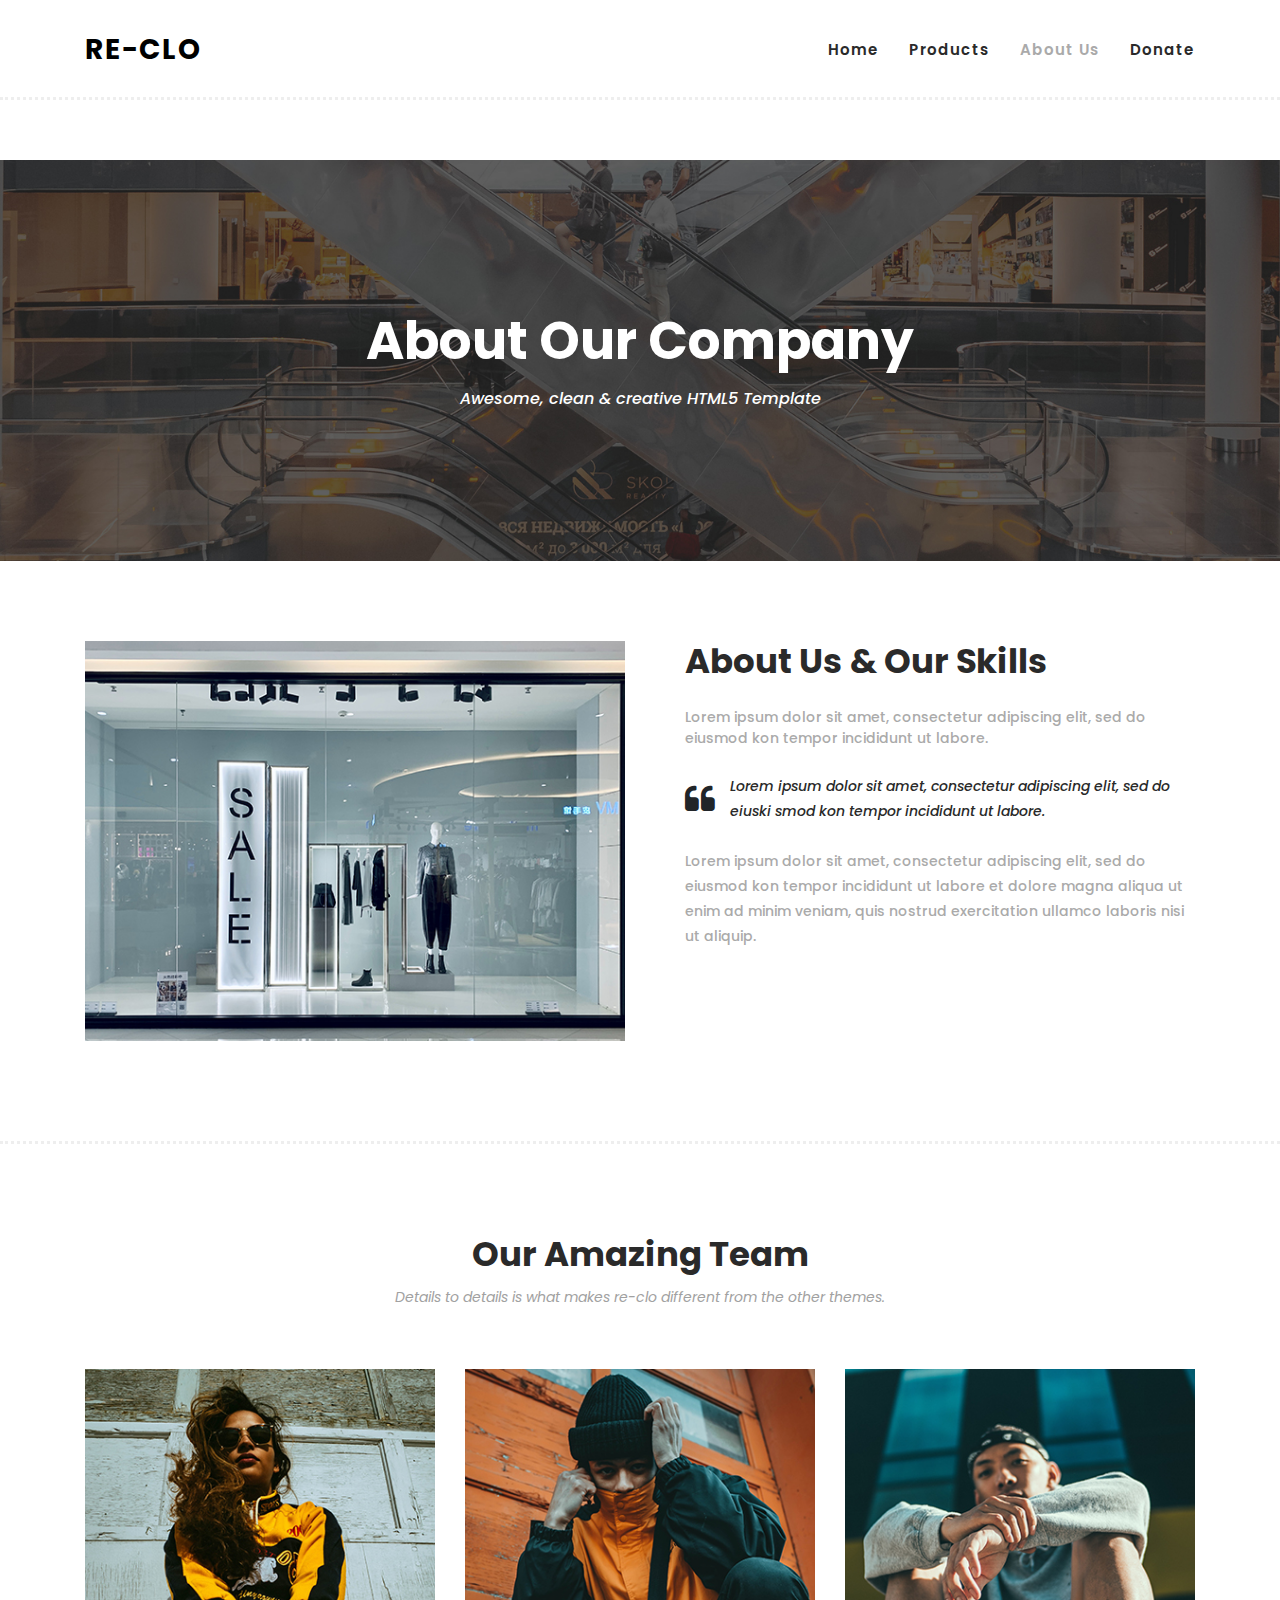
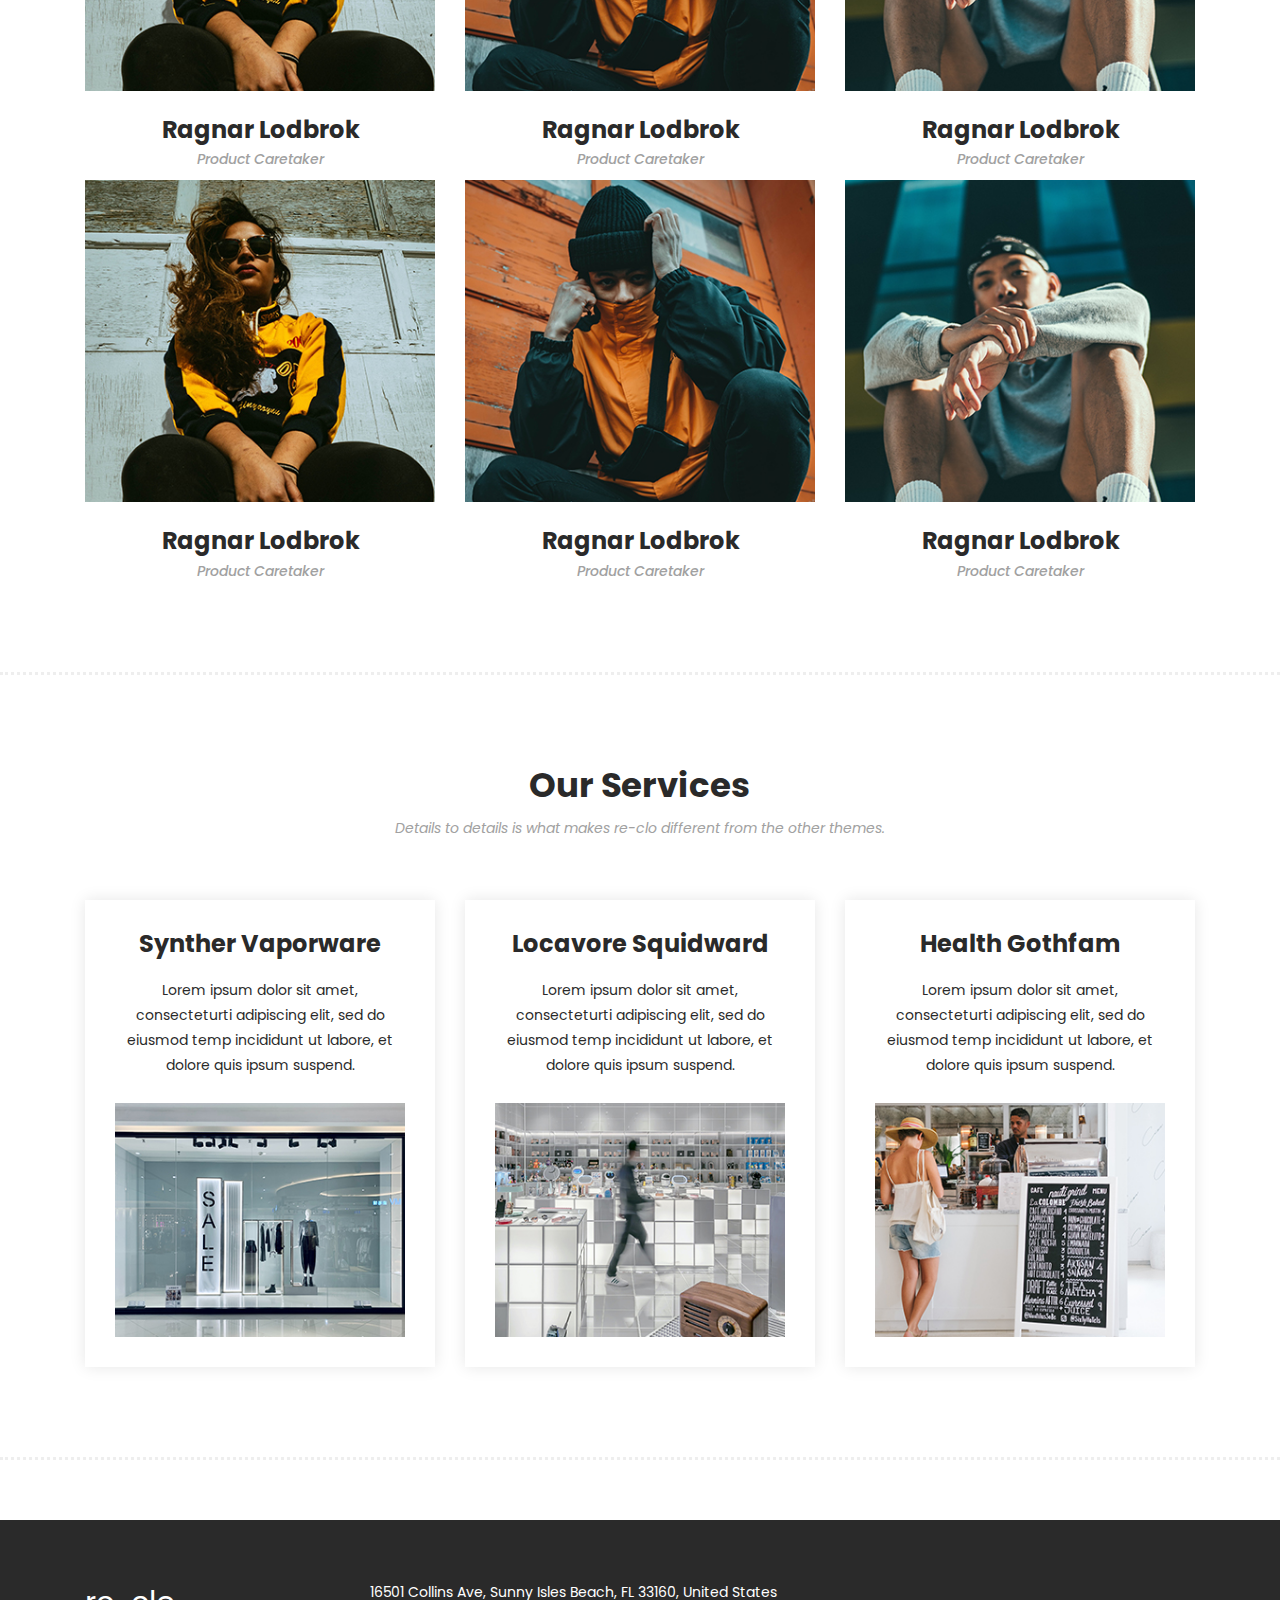
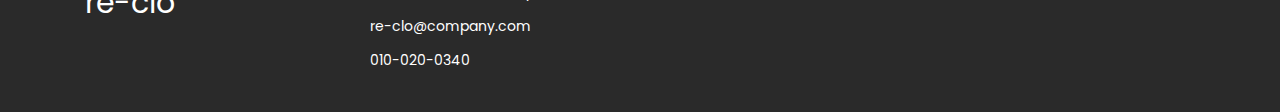
==== about.html @ cecce9a1 "first commit" ====
<!DOCTYPE html>
<html lang="en">

  <head>

    <meta charset="utf-8">
    <meta name="viewport" content="width=device-width, initial-scale=1, shrink-to-fit=no">
    <meta name="description" content="">
    <meta name="author" content="">
    <link href="https://fonts.googleapis.com/css?family=Poppins:100,200,300,400,500,600,700,800,900&display=swap" rel="stylesheet">

    <title>re-clo</title>


    <!-- Additional CSS Files -->
    <link rel="stylesheet" type="text/css" href="assets/css/bootstrap.min.css">

    <link rel="stylesheet" type="text/css" href="assets/css/font-awesome.css">

    <link rel="stylesheet" href="assets/css/templatemo-hexashop.css">

    <link rel="stylesheet" href="assets/css/owl-carousel.css">

    <link rel="stylesheet" href="assets/css/lightbox.css">
<!--

TemplateMo 571 Hexashop

https://templatemo.com/tm-571-hexashop

-->
    </head>
    
    <body>
    
    <!-- ***** Preloader Start ***** -->
    <div id="preloader">
        <div class="jumper">
            <div></div>
            <div></div>
            <div></div>
        </div>
    </div>  
    <!-- ***** Preloader End ***** -->
    
    
    <!-- ***** Header Area Start ***** -->
    <header class="header-area header-sticky">
        <div class="container">
            <div class="row">
                <div class="col-12">
                    <nav class="main-nav">
                        <!-- ***** Logo Start ***** -->
                        <a href="index.html" class="logo">
                            re-clo
                        </a>
                        <!-- ***** Logo End ***** -->
                        <!-- ***** Menu Start ***** -->
                        <ul class="nav">
                            <li><a href="#top">Home</a></li>
                            <li ><a href="products.html">Products</a></li>
                            <li><a href="about.html" class="active">About Us</a></li>
                            <li><a href="contact.html">Donate</a></li>
                        </ul>        
                        <a class='menu-trigger'>
                            <span>Menu</span>
                        </a>
                        <!-- ***** Menu End ***** -->
                    </nav>
                </div>
            </div>
        </div>
    </header>
    <!-- ***** Header Area End ***** -->

    <!-- ***** Main Banner Area Start ***** -->
    <div class="page-heading about-page-heading" id="top">
        <div class="container">
            <div class="row">
                <div class="col-lg-12">
                    <div class="inner-content">
                        <h2>About Our Company</h2>
                        <span>Awesome, clean &amp; creative HTML5 Template</span>
                    </div>
                </div>
            </div>
        </div>
    </div>
    <!-- ***** Main Banner Area End ***** -->

    <!-- ***** About Area Starts ***** -->
    <div class="about-us">
        <div class="container">
            <div class="row">
                <div class="col-lg-6">
                    <div class="left-image">
                        <img src="assets/images/about-left-image.jpg" alt="">
                    </div>
                </div>
                <div class="col-lg-6">
                    <div class="right-content">
                        <h4>About Us &amp; Our Skills</h4>
                        <span>Lorem ipsum dolor sit amet, consectetur adipiscing elit, sed do eiusmod kon tempor incididunt ut labore.</span>
                        <div class="quote">
                            <i class="fa fa-quote-left"></i><p>Lorem ipsum dolor sit amet, consectetur adipiscing elit, sed do eiuski smod kon tempor incididunt ut labore.</p>
                        </div>
                        <p>Lorem ipsum dolor sit amet, consectetur adipiscing elit, sed do eiusmod kon tempor incididunt ut labore et dolore magna aliqua ut enim ad minim veniam, quis nostrud exercitation ullamco laboris nisi ut aliquip.</p>
                        <!-- <ul>
                            <li><a href="#"><i class="fa fa-facebook"></i></a></li>
                            <li><a href="#"><i class="fa fa-twitter"></i></a></li>
                            <li><a href="#"><i class="fa fa-linkedin"></i></a></li>
                            <li><a href="#"><i class="fa fa-behance"></i></a></li>
                        </ul> -->
                    </div>
                </div>
            </div>
        </div>
    </div>
    <!-- ***** About Area Ends ***** -->

    <!-- ***** Our Team Area Starts ***** -->
    <section class="our-team">
        <div class="container">
            <div class="row">
                <div class="col-lg-12">
                    <div class="section-heading">
                        <h2>Our Amazing Team</h2>
                        <span>Details to details is what makes re-clo different from the other themes.</span>
                    </div>
                </div>
                <div class="col-lg-4">
                    <div class="team-item">
                        <div class="thumb">
                            <div class="hover-effect">
                                <div class="inner-content">
                                    <ul>
                                        <li><a href="#"><i class="fa fa-facebook"></i></a></li>
                                        <li><a href="#"><i class="fa fa-twitter"></i></a></li>
                                        <li><a href="#"><i class="fa fa-linkedin"></i></a></li>
                                        <li><a href="#"><i class="fa fa-behance"></i></a></li>
                                    </ul>
                                </div>
                            </div>
                            <img src="assets/images/team-member-01.jpg">
                        </div>
                        <div class="down-content">
                            <h4>Ragnar Lodbrok</h4>
                            <span>Product Caretaker</span>
                        </div>
                    </div>
                </div>
                <div class="col-lg-4">
                    <div class="team-item">
                        <div class="thumb">
                            <div class="hover-effect">
                                <div class="inner-content">
                                    <ul>
                                        <li><a href="#"><i class="fa fa-facebook"></i></a></li>
                                        <li><a href="#"><i class="fa fa-twitter"></i></a></li>
                                        <li><a href="#"><i class="fa fa-linkedin"></i></a></li>
                                        <li><a href="#"><i class="fa fa-behance"></i></a></li>
                                    </ul>
                                </div>
                            </div>
                            <img src="assets/images/team-member-02.jpg">
                        </div>
                        <div class="down-content">
                            <h4>Ragnar Lodbrok</h4>
                            <span>Product Caretaker</span>
                        </div>
                    </div>
                </div>
                <div class="col-lg-4">
                    <div class="team-item">
                        <div class="thumb">
                            <div class="hover-effect">
                                <div class="inner-content">
                                    <ul>
                                        <li><a href="#"><i class="fa fa-facebook"></i></a></li>
                                        <li><a href="#"><i class="fa fa-twitter"></i></a></li>
                                        <li><a href="#"><i class="fa fa-linkedin"></i></a></li>
                                        <li><a href="#"><i class="fa fa-behance"></i></a></li>
                                    </ul>
                                </div>
                            </div>
                            <img src="assets/images/team-member-03.jpg">
                        </div>
                        <div class="down-content">
                            <h4>Ragnar Lodbrok</h4>
                            <span>Product Caretaker</span>
                        </div>
                    </div>
                </div>
                <div class="col-lg-4" style="margin-top:10px">
                    <div class="team-item">
                        <div class="thumb">
                            <div class="hover-effect">
                                <div class="inner-content">
                                    <ul>
                                        <li><a href="#"><i class="fa fa-facebook"></i></a></li>
                                        <li><a href="#"><i class="fa fa-twitter"></i></a></li>
                                        <li><a href="#"><i class="fa fa-linkedin"></i></a></li>
                                        <li><a href="#"><i class="fa fa-behance"></i></a></li>
                                    </ul>
                                </div>
                            </div>
                            <img src="assets/images/team-member-01.jpg">
                        </div>
                        <div class="down-content">
                            <h4>Ragnar Lodbrok</h4>
                            <span>Product Caretaker</span>
                        </div>
                    </div>
                </div>
                <div class="col-lg-4" style="margin-top:10px">
                    <div class="team-item">
                        <div class="thumb">
                            <div class="hover-effect">
                                <div class="inner-content">
                                    <ul>
                                        <li><a href="#"><i class="fa fa-facebook"></i></a></li>
                                        <li><a href="#"><i class="fa fa-twitter"></i></a></li>
                                        <li><a href="#"><i class="fa fa-linkedin"></i></a></li>
                                        <li><a href="#"><i class="fa fa-behance"></i></a></li>
                                    </ul>
                                </div>
                            </div>
                            <img src="assets/images/team-member-02.jpg">
                        </div>
                        <div class="down-content">
                            <h4>Ragnar Lodbrok</h4>
                            <span>Product Caretaker</span>
                        </div>
                    </div>
                </div>
                <div class="col-lg-4" style="margin-top:10px">
                    <div class="team-item">
                        <div class="thumb">
                            <div class="hover-effect">
                                <div class="inner-content">
                                    <ul>
                                        <li><a href="#"><i class="fa fa-facebook"></i></a></li>
                                        <li><a href="#"><i class="fa fa-twitter"></i></a></li>
                                        <li><a href="#"><i class="fa fa-linkedin"></i></a></li>
                                        <li><a href="#"><i class="fa fa-behance"></i></a></li>
                                    </ul>
                                </div>
                            </div>
                            <img src="assets/images/team-member-03.jpg">
                        </div>
                        <div class="down-content">
                            <h4>Ragnar Lodbrok</h4>
                            <span>Product Caretaker</span>
                        </div>
                    </div>
                </div>
            </div>
        </div>
    </section>
    <!-- ***** Our Team Area Ends ***** -->

    <!-- ***** Services Area Starts ***** -->
    <section class="our-services">
        <div class="container">
            <div class="row">
                <div class="col-lg-12">
                    <div class="section-heading">
                        <h2>Our Services</h2>
                        <span>Details to details is what makes re-clo different from the other themes.</span>
                    </div>
                </div>
                <div class="col-lg-4">
                    <div class="service-item">
                        <h4>Synther Vaporware</h4>
                        <p>Lorem ipsum dolor sit amet, consecteturti adipiscing elit, sed do eiusmod temp incididunt ut labore, et dolore quis ipsum suspend.</p>
                        <img src="assets/images/service-01.jpg" alt="">
                    </div>
                </div>
                <div class="col-lg-4">
                    <div class="service-item">
                        <h4>Locavore Squidward</h4>
                        <p>Lorem ipsum dolor sit amet, consecteturti adipiscing elit, sed do eiusmod temp incididunt ut labore, et dolore quis ipsum suspend.</p>
                        <img src="assets/images/service-02.jpg" alt="">
                    </div>
                </div>
                <div class="col-lg-4">
                    <div class="service-item">
                        <h4>Health Gothfam</h4>
                        <p>Lorem ipsum dolor sit amet, consecteturti adipiscing elit, sed do eiusmod temp incididunt ut labore, et dolore quis ipsum suspend.</p>
                        <img src="assets/images/service-03.jpg" alt="">
                    </div>
                </div>
            </div>
        </div>
    </section>
    <!-- ***** Services Area Ends ***** -->

    
    <!-- ***** Footer Start ***** -->
    <footer>
        <div class="container">
            <div class="row">
                <div class="col-lg-3">
                    <div class="first-item">
                        <div class="logo" style="color: #fff; font-size:30px;">
                            re-clo
                        </div>
                        
                    </div>
                </div>
                <div class ="col-lg-9">
                    <ul>
                        <li><a href="#">16501 Collins Ave, Sunny Isles Beach, FL 33160, United States</a></li>
                        <li><a href="#">re-clo@company.com</a></li>
                        <li><a href="#">010-020-0340</a></li>
                    </ul>
                </div>
            </div>
        </div>
    </footer>
    
    <!-- jQuery -->
    <script src="assets/js/jquery-2.1.0.min.js"></script>

    <!-- Bootstrap -->
    <script src="assets/js/popper.js"></script>
    <script src="assets/js/bootstrap.min.js"></script>

    <!-- Plugins -->
    <script src="assets/js/owl-carousel.js"></script>
    <script src="assets/js/accordions.js"></script>
    <script src="assets/js/datepicker.js"></script>
    <script src="assets/js/scrollreveal.min.js"></script>
    <script src="assets/js/waypoints.min.js"></script>
    <script src="assets/js/jquery.counterup.min.js"></script>
    <script src="assets/js/imgfix.min.js"></script> 
    <script src="assets/js/slick.js"></script> 
    <script src="assets/js/lightbox.js"></script> 
    <script src="assets/js/isotope.js"></script> 
    
    <!-- Global Init -->
    <script src="assets/js/custom.js"></script>

    <script>

        $(function() {
            var selectedClass = "";
            $("p").click(function(){
            selectedClass = $(this).attr("data-rel");
            $("#portfolio").fadeTo(50, 0.1);
                $("#portfolio div").not("."+selectedClass).fadeOut();
            setTimeout(function() {
              $("."+selectedClass).fadeIn();
              $("#portfolio").fadeTo(50, 1);
            }, 500);
                
            });
        });

    </script>

  </body>

</html>
---- assets/css/templatemo-hexashop.css ----
/*

TemplateMo 571 Hexashop

https://templatemo.com/tm-571-hexashop

*/

/* ---------------------------------------------
Table of contents
------------------------------------------------
01. font & reset css
02. reset
03. global styles
04. header
05. banner
06. features
07. testimonials
08. contact
09. footer
10. preloader
11. search
12. portfolio

--------------------------------------------- */
/* 
---------------------------------------------
font & reset css
--------------------------------------------- 
*/
@import url("https://fonts.googleapis.com/css?family=Poppins:100,200,300,400,500,600,700,800,900");
/* 
---------------------------------------------
reset
--------------------------------------------- 
*/
html, body, div, span, applet, object, iframe, h1, h2, h3, h4, h5, h6, p, blockquote, div
pre, a, abbr, acronym, address, big, cite, code, del, dfn, em, font, img, ins, kbd, q,
s, samp, small, strike, strong, sub, sup, tt, var, b, u, i, center, dl, dt, dd, ol, ul, li,
figure, header, nav, section, article, aside, footer, figcaption {
  margin: 0;
  padding: 0;
  border: 0;
  outline: 0;
}

.clearfix:after {
  content: ".";
  display: block;
  clear: both;
  visibility: hidden;
  line-height: 0;
  height: 0;
}

.clearfix {
  display: inline-block;
}

html[xmlns] .clearfix {
  display: block;
}

* html .clearfix {
  height: 1%;
}

ul, li {
  padding: 0;
  margin: 0;
  list-style: none;
}

header, nav, section, article, aside, footer, hgroup {
  display: block;
}

* {
  box-sizing: border-box;
}

html, body {
  font-family: 'Poppins', sans-serif;
  font-weight: 400;
  background-color: #fff;
  font-size: 16px;
  -ms-text-size-adjust: 100%;
  -webkit-font-smoothing: antialiased;
  -moz-osx-font-smoothing: grayscale;
}

a {
  text-decoration: none !important;
}

h1, h2, h3, h4, h5, h6 {
  margin-top: 0px;
  margin-bottom: 0px;
}

ul {
  margin-bottom: 0px;
}

p {
  font-size: 14px;
  line-height: 25px;
  color: #2a2a2a;
}

/* 
---------------------------------------------
global styles
--------------------------------------------- 
*/
html,
body {
  background: #fff;
  font-family: 'Poppins', sans-serif;
}

::selection {
  background: #2a2a2a;
  color: #fff;
}

::-moz-selection {
  background: #2a2a2a;
  color: #fff;
}

@media (max-width: 991px) {
  html, body {
    overflow-x: hidden;
  }
  .mobile-top-fix {
    margin-top: 30px;
    margin-bottom: 0px;
  }
  .mobile-bottom-fix {
    margin-bottom: 30px;
  }
  .mobile-bottom-fix-big {
    margin-bottom: 60px;
  }
}

.main-border-button a {
  font-size: 13px;
  color: #fff;
  border: 1px solid #fff;
  padding: 12px 25px;
  display: inline-block;
  font-weight: 500;
  transition: all .3s;
}

.main-border-button a:hover {
  background-color: #fff;
  color: #2a2a2a;
}

.main-white-button a {
  font-size: 13px;
  color: #2a2a2a;
  background-color: #fff;
  padding: 12px 25px;
  display: inline-block;
  border-radius: 3px;
  font-weight: 600;
  transition: all .3s;
}

.main-white-button a:hover {
  opacity: 0.9;
}

.main-text-button a {
  font-size: 13px;
  color: #fff;
  font-weight: 600;
  transition: all .3s;
}

.main-text-button a:hover {
  opacity: 0.9;
}

.section-heading h2 {
  font-size: 34px;
  font-weight: 700;
  color: #2a2a2a;
}

.section-heading span {
  font-size: 14px;
  color: #a1a1a1;
  font-style: italic;
  font-weight: 400;
}



/* 
---------------------------------------------
header
--------------------------------------------- 
*/

.background-header {
  border-bottom: none !important;
  background-color: #fff;
  height: 80px!important;
  position: fixed!important;
  top: 0px;
  left: 0px;
  right: 0px;
  box-shadow: 0px 0px 10px rgba(0,0,0,0.15)!important;
}

.background-header .logo,
.background-header .main-nav .nav li a {
  color: #1e1e1e!important;
}

.background-header .main-nav .nav li:hover a {
  color: #2a2a2a!important;
}

.background-header .nav li a.active {
  color: #2a2a2a!important;
}

.header-area {
  border-bottom: 3px dotted #eee;
  box-shadow: none;
  background-color: #fff;
  position: absolute;
  top: 0px;
  left: 0px;
  right: 0px;
  z-index: 100;
  height: 100px;
  -webkit-transition: all .5s ease 0s;
  -moz-transition: all .5s ease 0s;
  -o-transition: all .5s ease 0s;
  transition: all .5s ease 0s;
}

.header-area .main-nav {
  min-height: 80px;
  background: transparent;
}

.header-area .main-nav .logo {
  line-height: 100px;
  color: #000;
  font-size: 28px;
  font-weight: 700;
  text-transform: uppercase;
  letter-spacing: 2px;
  float: left;
  -webkit-transition: all 0.3s ease 0s;
  -moz-transition: all 0.3s ease 0s;
  -o-transition: all 0.3s ease 0s;
  transition: all 0.3s ease 0s;
}

.background-header .main-nav .logo {
  line-height: 75px;
}

.background-header .nav {
  margin-top: 20px !important;
}

.header-area .main-nav .nav {
  float: right;
  margin-top: 30px;
  margin-right: 0px;
  background-color: transparent;
  -webkit-transition: all 0.3s ease 0s;
  -moz-transition: all 0.3s ease 0s;
  -o-transition: all 0.3s ease 0s;
  transition: all 0.3s ease 0s;
  position: relative;
  z-index: 999;
}

.header-area .main-nav .nav li {
  padding-left: 15px;
  padding-right: 15px;
}

.header-area .main-nav .nav li:last-child {
  padding-right: 0px;
}

.header-area .main-nav .nav li a {
  display: block;
  font-weight: 600;
  font-size: 15px;
  color: #2a2a2a;
  text-transform: capitalize;
  -webkit-transition: all 0.3s ease 0s;
  -moz-transition: all 0.3s ease 0s;
  -o-transition: all 0.3s ease 0s;
  transition: all 0.3s ease 0s;
  height: 40px;
  line-height: 40px;
  border: transparent;
  letter-spacing: 1px;
}

.header-area .main-nav .nav li a {
  color: #2a2a2a;
}

.header-area .main-nav .nav li:hover a,
.header-area .main-nav .nav li a.active {
  color: #aaa!important;
}

.background-header .main-nav .nav li:hover a,
.background-header .main-nav .nav li a.active {
  color: #aaa!important;
  opacity: 1;
}

.header-area .main-nav .nav li.submenu {
  position: relative;
  padding-right: 30px;
}

.header-area .main-nav .nav li.submenu:after {
  font-family: FontAwesome;
  content: "\f107";
  font-size: 12px;
  color: #2a2a2a;
  position: absolute;
  right: 18px;
  top: 12px;
}

.background-header .main-nav .nav li.submenu:after {
  color: #2a2a2a;
}

.header-area .main-nav .nav li.submenu ul {
  position: absolute;
  width: 200px;
  box-shadow: 0 2px 28px 0 rgba(0, 0, 0, 0.06);
  overflow: hidden;
  top: 50px;
  opacity: 0;
  transform: translateY(+2em);
  visibility: hidden;
  z-index: -1;
  transition: all 0.3s ease-in-out 0s, visibility 0s linear 0.3s, z-index 0s linear 0.01s;
}

.header-area .main-nav .nav li.submenu ul li {
  margin-left: 0px;
  padding-left: 0px;
  padding-right: 0px;
}

.header-area .main-nav .nav li.submenu ul li a {
  opacity: 1;
  display: block;
  background: #f7f7f7;
  color: #2a2a2a!important;
  padding-left: 20px;
  height: 40px;
  line-height: 40px;
  -webkit-transition: all 0.3s ease 0s;
  -moz-transition: all 0.3s ease 0s;
  -o-transition: all 0.3s ease 0s;
  transition: all 0.3s ease 0s;
  position: relative;
  font-size: 13px;
  font-weight: 400;
  border-bottom: 1px solid #eee;
}

.header-area .main-nav .nav li.submenu ul li a:hover {
  background: #fff;
  color: #aaa!important;
  padding-left: 25px;
}

.header-area .main-nav .nav li.submenu ul li a:hover:before {
  width: 3px;
}

.header-area .main-nav .nav li.submenu:hover ul {
  visibility: visible;
  opacity: 1;
  z-index: 1;
  transform: translateY(0%);
  transition-delay: 0s, 0s, 0.3s;
}

.header-area .main-nav .menu-trigger {
  cursor: pointer;
  display: block;
  position: absolute;
  top: 33px;
  width: 32px;
  height: 40px;
  text-indent: -9999em;
  z-index: 99;
  right: 40px;
  display: none;
}

.background-header .main-nav .menu-trigger {
  top: 23px;
}

.header-area .main-nav .menu-trigger span,
.header-area .main-nav .menu-trigger span:before,
.header-area .main-nav .menu-trigger span:after {
  -moz-transition: all 0.4s;
  -o-transition: all 0.4s;
  -webkit-transition: all 0.4s;
  transition: all 0.4s;
  background-color: #1e1e1e;
  display: block;
  position: absolute;
  width: 30px;
  height: 2px;
  left: 0;
}

.background-header .main-nav .menu-trigger span,
.background-header .main-nav .menu-trigger span:before,
.background-header .main-nav .menu-trigger span:after {
  background-color: #1e1e1e;
}

.header-area .main-nav .menu-trigger span:before,
.header-area .main-nav .menu-trigger span:after {
  -moz-transition: all 0.4s;
  -o-transition: all 0.4s;
  -webkit-transition: all 0.4s;
  transition: all 0.4s;
  background-color: #1e1e1e;
  display: block;
  position: absolute;
  width: 30px;
  height: 2px;
  left: 0;
  width: 75%;
}

.background-header .main-nav .menu-trigger span:before,
.background-header .main-nav .menu-trigger span:after {
  background-color: #1e1e1e;
}

.header-area .main-nav .menu-trigger span:before,
.header-area .main-nav .menu-trigger span:after {
  content: "";
}

.header-area .main-nav .menu-trigger span {
  top: 16px;
}

.header-area .main-nav .menu-trigger span:before {
  -moz-transform-origin: 33% 100%;
  -ms-transform-origin: 33% 100%;
  -webkit-transform-origin: 33% 100%;
  transform-origin: 33% 100%;
  top: -10px;
  z-index: 10;
}

.header-area .main-nav .menu-trigger span:after {
  -moz-transform-origin: 33% 0;
  -ms-transform-origin: 33% 0;
  -webkit-transform-origin: 33% 0;
  transform-origin: 33% 0;
  top: 10px;
}

.header-area .main-nav .menu-trigger.active span,
.header-area .main-nav .menu-trigger.active span:before,
.header-area .main-nav .menu-trigger.active span:after {
  background-color: transparent;
  width: 100%;
}

.header-area .main-nav .menu-trigger.active span:before {
  -moz-transform: translateY(6px) translateX(1px) rotate(45deg);
  -ms-transform: translateY(6px) translateX(1px) rotate(45deg);
  -webkit-transform: translateY(6px) translateX(1px) rotate(45deg);
  transform: translateY(6px) translateX(1px) rotate(45deg);
  background-color: #1e1e1e;
}

.background-header .main-nav .menu-trigger.active span:before {
  background-color: #1e1e1e;
}

.header-area .main-nav .menu-trigger.active span:after {
  -moz-transform: translateY(-6px) translateX(1px) rotate(-45deg);
  -ms-transform: translateY(-6px) translateX(1px) rotate(-45deg);
  -webkit-transform: translateY(-6px) translateX(1px) rotate(-45deg);
  transform: translateY(-6px) translateX(1px) rotate(-45deg);
  background-color: #1e1e1e;
}

.background-header .main-nav .menu-trigger.active span:after {
  background-color: #1e1e1e;
}

.header-area.header-sticky {
  min-height: 80px;
}

.header-area .nav {
  margin-top: 30px;
}

.header-area.header-sticky .nav li a.active {
  color: #aaa;
}

@media (max-width: 1200px) {
  .header-area .main-nav .nav li {
    padding-left: 12px;
    padding-right: 12px;
  }
  .header-area .main-nav:before {
    display: none;
  }
}

@media (max-width: 767px) {
  .header-area .main-nav .logo {
    color: #1e1e1e;
  }
  .header-area.header-sticky .nav li a:hover,
  .header-area.header-sticky .nav li a.active {
    color: #aaa!important;
    opacity: 1;
  }
  .header-area.header-sticky .nav li.search-icon a {
    width: 100%;
  }
  .header-area {
    background-color: #f7f7f7;
    padding: 0px 15px;
    height: 100px;
    box-shadow: none;
    text-align: center;
  }
  .header-area .container {
    padding: 0px;
  }
  .header-area .logo {
    margin-left: 30px;
  }
  .header-area .menu-trigger {
    display: block !important;
  }
  .header-area .main-nav {
    overflow: hidden;
  }
  .header-area .main-nav .nav {
    float: none;
    width: 100%;
    display: none;
    -webkit-transition: all 0s ease 0s;
    -moz-transition: all 0s ease 0s;
    -o-transition: all 0s ease 0s;
    transition: all 0s ease 0s;
    margin-left: 0px;
  }
  .header-area .main-nav .nav li:first-child {
    border-top: 1px solid #eee;
  }
  .header-area.header-sticky .nav {
    margin-top: 100px !important;
  }
  .header-area .main-nav .nav li {
    width: 100%;
    background: #fff;
    border-bottom: 1px solid #eee;
    padding-left: 0px !important;
    padding-right: 0px !important;
  }
  .header-area .main-nav .nav li a {
    height: 50px !important;
    line-height: 50px !important;
    padding: 0px !important;
    border: none !important;
    background: #f7f7f7 !important;
    color: #191a20 !important;
  }
  .header-area .main-nav .nav li a:hover {
    background: #eee !important;
    color: #aaa!important;
  }
  .header-area .main-nav .nav li.submenu ul {
    position: relative;
    visibility: inherit;
    opacity: 1;
    z-index: 1;
    transform: translateY(0%);
    transition-delay: 0s, 0s, 0.3s;
    top: 0px;
    width: 100%;
    box-shadow: none;
    height: 0px;
  }
  .header-area .main-nav .nav li.submenu ul li a {
    font-size: 12px;
    font-weight: 400;
  }
  .header-area .main-nav .nav li.submenu ul li a:hover:before {
    width: 0px;
  }
  .header-area .main-nav .nav li.submenu ul.active {
    height: auto !important;
  }
  .header-area .main-nav .nav li.submenu:after {
    color: #3B566E;
    right: 25px;
    font-size: 14px;
    top: 15px;
  }
  .header-area .main-nav .nav li.submenu:hover ul, .header-area .main-nav .nav li.submenu:focus ul {
    height: 0px;
  }
}

@media (min-width: 767px) {
  .header-area .main-nav .nav {
    display: flex !important;
  }
}


/* 
---------------------------------------------
banner
--------------------------------------------- 
*/

.main-banner {
  border-bottom: 3px dotted #eee;
  padding-top: 160px;
  padding-bottom: 30px;
}

.main-banner .left-content .thumb img {
  width: 100%;
  overflow: hidden;
}

.main-banner .left-content .inner-content {
  position: absolute;
  padding-left: 9%;
  padding-right: 9%;
  /* left: 13%; */
  top: 50%;
  transform: translateY(-50%);
}

.main-banner .left-content .inner-content h4 {
  color: #fff;
  margin-top: -10px;
  font-size: 3rem;
  font-weight: 700;
  margin-bottom: 20px;
}

.main-banner .left-content .inner-content span {
  font-size: 16px;
  color: #fff;
  font-weight: 400;
  font-style: italic;
  display: block;
  margin-bottom: 30px;
}

.main-banner .right-content .right-first-image {
  margin-bottom: 28.5px;
}

.main-banner .right-content .right-first-image .thumb {
  position: relative;
  text-align: center;
}

.main-banner .right-content .right-first-image .thumb img {
  width: 100%;
  overflow: hidden;
}

.main-banner .right-content .right-first-image .thumb .inner-content {
  position: absolute;
  top: 50%;
  transform: translateY(-50%);
  width: 100%;
  text-align: center;
}

.main-banner .right-content .right-first-image .thumb .inner-content h4 {
  color: #fff;
  font-size: 24px;
  font-weight: 700;
  margin-bottom: 15px;
}

.main-banner .right-content .right-first-image .thumb .inner-content span {
  font-size: 16px;
  color: #fff;
  font-style: italic;
}

.main-banner .right-content .right-first-image .thumb .hover-content {
  position: absolute;
  top: 15px;
  right: 15px;
  left: 15px;
  bottom: 15px;
  text-align: center;
  background-color: rgba(42,42,42,.97);
  opacity: 0;
  visibility: hidden;
  transition: all 0.5s;
}

.main-banner .right-content .right-first-image .thumb:hover .hover-content {
  opacity: 1;
  visibility: visible;
}

.main-banner .right-content .right-first-image .thumb .hover-content .inner {
  position: absolute;
  top: 50%;
  left: 50%;
  transform: translate(-50%, -50%);
  width: 100%;
}

.main-banner .right-content .right-first-image .thumb .hover-content h4 {
  color: #fff;
  font-size: 24px;
  font-weight: 700;
  margin-bottom: 15px;
}

.main-banner .right-content .right-first-image .thumb .hover-content p {
  color: #fff;
  padding: 0px 20px;
  margin-bottom: 20px;
}



/*
---------------------------------------------
Men
---------------------------------------------
*/

#men {
  padding-top: 90px;
  padding-bottom: 90px;
  border-bottom: 3px dotted #eee;
}

#men .section-heading {
  margin-bottom: 60px;
}

#men .item .down-content {
  padding-top: 30px;
  position: relative;
  z-index: 3;
  background-color: #fff;
}

#men .item .down-content h4 {
  font-size: 22px;
  color: #2a2a2a;
  font-weight: 700;
  margin-bottom: 8px;
}

#men .item .down-content span {
  font-size: 18px;
  color: #a1a1a1;
  font-weight: 500;
  display: block;
}

#men .item .down-content ul.stars {
  position: absolute;
  right: 0;
  top: 30px;
}

#men .item .down-content ul.stars li {
  display: inline;
  font-size: 13px;
}

#men .item .thumb .hover-content {
  position: absolute;
  z-index: 2;
  text-align: center;
  bottom: -60px;
  width: 100%;
  opacity: 0;
  visibility: hidden;
  transition: all .5s;
}

#men .item .thumb:hover .hover-content {
  bottom: 30px;
  opacity: 1;
  visibility: visible;
}

#men .item .thumb {
  position: relative;
}

#men .item .thumb .hover-content ul li {
  display: inline;
  margin: 0px 10px;
}

#men .item .thumb .hover-content ul li a {
  width: 50px;
  height: 50px;
  text-align: center;
  line-height: 50px;
  display: inline-block;
  color: #2a2a2a;
  background-color: #fff;
}


#men .owl-nav {
  text-align: center;
  position: absolute;
  width: 100%;
  top: 40%;
  transform: translateY(-25px);
}

#men .owl-dots {
  display: none;
}
    
#men .owl-nav .owl-prev{
  position: absolute;
  left: -80px;
  outline: none;
}

#men .owl-nav .owl-prev span,
#men .owl-nav .owl-next span {
  opacity: 0;
}

#men .owl-nav .owl-prev:before {
  display: inline-block;
  font-family: 'FontAwesome';
  color: #2a2a2a;
  font-size: 25px;
  font-weight: 700;
  content: '\f104';
  width: 50px;
  height: 50px;
  background-color: transparent;
  line-height: 48px;
  border :1px solid #2a2a2a;
}

#men .owl-nav .owl-prev {
  opacity: 0.75;
  transition: all .5s;
}

#men .owl-nav .owl-prev:hover {
  opacity: 1;
}

#men .owl-nav .owl-next {
  opacity: 0.75;
  transition: all .5s;
}

#men .owl-nav .owl-next:hover {
  opacity: 1;
}

#men .owl-nav .owl-next{
  outline: none;
  position: absolute;
  right: -85px;
}

#men .owl-nav .owl-next:before {
  display: inline-block;
  font-family: 'FontAwesome';
  color: #2a2a2a;
  font-size: 25px;
  font-weight: 700;
  content: '\f105';
  width: 50px;
  height: 50px;
  background-color: transparent;
  line-height: 48px;
  border :1px solid #2a2a2a;
}


/*
---------------------------------------------
Women
---------------------------------------------
*/

#women {
  padding-top: 90px;
  padding-bottom: 90px;
  border-bottom: 3px dotted #eee;
}

#women .section-heading {
  margin-bottom: 60px;
}

#women .item .down-content {
  padding-top: 30px;
  position: relative;
  z-index: 3;
  background-color: #fff;
}

#women .item .down-content h4 {
  font-size: 22px;
  color: #2a2a2a;
  font-weight: 700;
  margin-bottom: 8px;
}

#women .item .down-content span {
  font-size: 18px;
  color: #a1a1a1;
  font-weight: 500;
  display: block;
}

#women .item .down-content ul.stars {
  position: absolute;
  right: 0;
  top: 30px;
}

#women .item .down-content ul.stars li {
  display: inline;
  font-size: 13px;
}

#women .item .thumb .hover-content {
  position: absolute;
  z-index: 2;
  text-align: center;
  bottom: -60px;
  width: 100%;
  opacity: 0;
  visibility: hidden;
  transition: all .5s;
}

#women .item .thumb:hover .hover-content {
  bottom: 30px;
  opacity: 1;
  visibility: visible;
}

#women .item .thumb {
  position: relative;
}

#women .item .thumb .hover-content ul li {
  display: inline;
  margin: 0px 10px;
}

#women .item .thumb .hover-content ul li a {
  width: 50px;
  height: 50px;
  text-align: center;
  line-height: 50px;
  display: inline-block;
  color: #2a2a2a;
  background-color: #fff;
}


#women .owl-nav {
  text-align: center;
  position: absolute;
  width: 100%;
  top: 40%;
  transform: translateY(-25px);
}

#women .owl-dots {
  display: none;
}
    
#women .owl-nav .owl-prev{
  position: absolute;
  left: -80px;
  outline: none;
}

#women .owl-nav .owl-prev span,
#women .owl-nav .owl-next span {
  opacity: 0;
}

#women .owl-nav .owl-prev:before {
  display: inline-block;
  font-family: 'FontAwesome';
  color: #2a2a2a;
  font-size: 25px;
  font-weight: 700;
  content: '\f104';
  width: 50px;
  height: 50px;
  background-color: transparent;
  line-height: 48px;
  border :1px solid #2a2a2a;
}

#women .owl-nav .owl-prev {
  opacity: 0.75;
  transition: all .5s;
}

#women .owl-nav .owl-prev:hover {
  opacity: 1;
}

#women .owl-nav .owl-next {
  opacity: 0.75;
  transition: all .5s;
}

#women .owl-nav .owl-next:hover {
  opacity: 1;
}

#women .owl-nav .owl-next{
  outline: none;
  position: absolute;
  right: -85px;
}

#women .owl-nav .owl-next:before {
  display: inline-block;
  font-family: 'FontAwesome';
  color: #2a2a2a;
  font-size: 25px;
  font-weight: 700;
  content: '\f105';
  width: 50px;
  height: 50px;
  background-color: transparent;
  line-height: 48px;
  border :1px solid #2a2a2a;
}

/*
---------------------------------------------
Kids
---------------------------------------------
*/

#kids {
  padding-top: 90px;
  padding-bottom: 90px;
  border-bottom: 3px dotted #eee;
}

#kids .section-heading {
  margin-bottom: 60px;
}

#kids .item .down-content {
  padding-top: 30px;
  position: relative;
  z-index: 3;
  background-color: #fff;
}

#kids .item .down-content h4 {
  font-size: 22px;
  color: #2a2a2a;
  font-weight: 700;
  margin-bottom: 8px;
}

#kids .item .down-content span {
  font-size: 18px;
  color: #a1a1a1;
  font-weight: 500;
  display: block;
}

#kids .item .down-content ul.stars {
  position: absolute;
  right: 0;
  top: 30px;
}

#kids .item .down-content ul.stars li {
  display: inline;
  font-size: 13px;
}

#kids .item .thumb .hover-content {
  position: absolute;
  z-index: 2;
  text-align: center;
  bottom: -60px;
  width: 100%;
  opacity: 0;
  visibility: hidden;
  transition: all .5s;
}

#kids .item .thumb:hover .hover-content {
  bottom: 30px;
  opacity: 1;
  visibility: visible;
}

#kids .item .thumb {
  position: relative;
}

#kids .item .thumb .hover-content ul li {
  display: inline;
  margin: 0px 10px;
}

#kids .item .thumb .hover-content ul li a {
  width: 50px;
  height: 50px;
  text-align: center;
  line-height: 50px;
  display: inline-block;
  color: #2a2a2a;
  background-color: #fff;
}


#kids .owl-nav {
  text-align: center;
  position: absolute;
  width: 100%;
  top: 40%;
  transform: translateY(-25px);
}

#kids .owl-dots {
  display: none;
}
    
#kids .owl-nav .owl-prev{
  position: absolute;
  left: -80px;
  outline: none;
}

#kids .owl-nav .owl-prev span,
#kids .owl-nav .owl-next span {
  opacity: 0;
}

#kids .owl-nav .owl-prev:before {
  display: inline-block;
  font-family: 'FontAwesome';
  color: #2a2a2a;
  font-size: 25px;
  font-weight: 700;
  content: '\f104';
  width: 50px;
  height: 50px;
  background-color: transparent;
  line-height: 48px;
  border :1px solid #2a2a2a;
}

#kids .owl-nav .owl-prev {
  opacity: 0.75;
  transition: all .5s;
}

#kids .owl-nav .owl-prev:hover {
  opacity: 1;
}

#kids .owl-nav .owl-next {
  opacity: 0.75;
  transition: all .5s;
}

#kids .owl-nav .owl-next:hover {
  opacity: 1;
}

#kids .owl-nav .owl-next{
  outline: none;
  position: absolute;
  right: -85px;
}

#kids .owl-nav .owl-next:before {
  display: inline-block;
  font-family: 'FontAwesome';
  color: #2a2a2a;
  font-size: 25px;
  font-weight: 700;
  content: '\f105';
  width: 50px;
  height: 50px;
  background-color: transparent;
  line-height: 48px;
  border :1px solid #2a2a2a;
}


/*
---------------------------------------------
Explore
---------------------------------------------
*/

#explore {
  padding-top: 90px;
  padding-bottom: 90px;
  border-bottom: 3px dotted #eee;
}

#explore .left-content {
  margin-right: 30px;
}

#explore .left-content h2 {
  font-size: 34px;
  font-weight: 700;
  color: #2a2a2a;
}

#explore .left-content span {
  font-size: 14px;
  color: #aaaaaa;
  font-weight: 500;
  display: block;
  margin-top: 25px;
}

#explore .left-content .quote {
  margin-top: 25px;
}

#explore .left-content .quote i {
  float: left;
  font-size: 32px;
  margin-right: 15px;
  margin-top: 10px;
}

#explore .left-content .quote p {
  font-style: italic;
  color: #2a2a2a;
  font-weight: 500;
}

#explore .left-content p {
  font-size: 14px;
  color: #aaaaaa;
  font-weight: 500;
  display: block;
  margin-top: 25px;
}

#explore .left-content .main-border-button a {
  color: #2a2a2a;
  border-color: #2a2a2a;
  margin-top: 35px;
}

#explore .left-content .main-border-button a:hover {
  background-color: #2a2a2a;
  color: #fff;
}

#explore img {
  width: 100%;
  overflow: hidden;
}

#explore .leather {
  margin-bottom: 30px;
}

#explore .first-image {
  margin-bottom: 30px;
}

#explore .leather,
#explore .types {
  min-height: 255px;
  background-color: #f8f8f8;
  text-align: center;
  width: 100%;
}

#explore .leather h4,
#explore .types h4 {
  font-size: 24px;
  font-weight: 700;
  color: #2a2a2a;
  padding-top: 90px;
  margin-bottom: 5px;
}

#explore .leather span,
#explore .types span {
  font-size: 14px;
  font-style: italic;
  color: #aaa;
  font-weight: 500;
}

/* 
---------------------------------------------
Social
--------------------------------------------- 
*/

#social {
  margin-top: 90px;
  padding-bottom: 90px;
  border-bottom: 3px dotted #eee;
}

#social .col-2 {
  padding-left: 0;
  padding-right: 0;
}

#social .images {
  margin-top: 60px;
  padding-left: 15px;
  padding-right: 15px;
}

#social .thumb {
  position: relative;
}

#social .thumb .icon {
  position: absolute;
  bottom: 0;
  left: 0;
  right: 0;
  top: 0;
  width: 100%;
  background-color: rgba(0,0,0,0.85);
  opacity: 0;
  visibility: hidden;
  transition: all .3s;
}

#social .thumb:hover .icon {
  opacity: 1;
  visibility: visible;
}

#social .thumb .icon h6 {
  color: #fff;
  position: absolute;
  font-size: 14px;
  bottom: 40px;
  font-weight: 400;
  left: 15px;
}

#social .thumb .icon i {
  color: #fff;
  position: absolute;
  bottom: 15px;
  left: 15px;
}

#social .thumb img {
  width: 100%;
  overflow: hidden;
}


/* 
---------------------------------------------
Subscribe
--------------------------------------------- 
*/

.subscribe {
  margin-top: 90px;
}

.subscribe .section-heading {
  margin-bottom: 30px;
}

.subscribe .section-heading h2 {
  line-height: 55px;
}

.subscribe form input {
  width: 100%;
  height: 44px;
  line-height: 44px;
  padding: 0px 15px;
  font-size: 14px;
  font-style: italic;
  font-weight: 500;
  color: #aaa;
  border-radius: 0px;
  border: 1px solid #7a7a7a;
  box-shadow: none;
}

.subscribe form input::focus {
  border-color: #2a2a2a;
  border-radius: 0px;
}

.subscribe form button {
  width: 44px;
  height: 44px;
  display: inline-block;
  text-align: center;
  line-height: 44px;
  background-color: #2a2a2a;
  box-shadow: none;
  border: 1px solid transparent;
  color: #fff;
  transition: all 0.3s;
}

.subscribe form button:hover {
  background-color: #fff;
  border: 1px solid #2a2a2a;
  color: #2a2a2a;
}

.subscribe ul li {
  margin-bottom: 30px;
  display: block;
}

.subscribe ul li {
  font-size: 16px;
  font-weight: 700;
  color: #2a2a2a;
}

.subscribe ul li span,
.subscribe ul li span a {
  font-size: 14px;
  font-weight: 400;
  color: #aaa;
}

.subscribe ul li span a:hover {
  color: #2a2a2a;
}


/* 
---------------------------------------------
footer
--------------------------------------------- 
*/

footer {
  margin-top: 60px;
  padding: 60px 0px 30px 0px;
  background-color: #2a2a2a;
}

footer .logo {
  margin-bottom: 20px;
}

footer ul li {
  display: block;
  margin-bottom: 10px;
}

footer ul li a {
  font-size: 14px;
  color: #fff;
  transition: all .3s;
}

footer ul li a:hover {
  color: #aaa;
}

footer h4 {
  letter-spacing: 0.5px;
  font-size: 16px;
  color: #fff;
  font-weight: 700;
  margin-bottom: 20px;
}

footer .under-footer {
  margin-top: 30px;
  padding-top: 30px;
  text-align: center;
  border-top: 1px solid rgba(250,250,250,0.3);
}

footer .under-footer ul {
  margin-top: 20px;
}

footer .under-footer ul li {
  display: inline-block;
  margin: 0px 10px;
}

footer .under-footer ul li a {
  font-size: 22px;
}

footer .under-footer p {
  color: #fff;
  font-size: 14px;
  font-weight: 300;
}

footer .under-footer a {
  color: #cff;
}

footer .under-footer a:hover {
  color: #c66;
}


/* 
---------------------------------------------
Products Page
--------------------------------------------- 
*/

.page-heading {
  margin-top: 160px;
  margin-bottom: 30px;
  background-image: url(../images/products-page-heading.jpg);
  background-position: center center;
  background-size: cover;
  background-repeat: no-repeat;
}

.page-heading .inner-content {
  padding: 150px 0px;
  text-align: center;
}

.page-heading .inner-content h2 {
  font-size: 52px;
  color: #fff;
  font-weight: 700;
  margin-bottom: 15px;
}

.page-heading .inner-content span {
  font-size: 16px;
  font-weight: 500;
  color: #fff;
  font-style: italic;
}

#products .section-heading {
  text-align: center;
  margin-bottom: 60px;
  margin-top: 80px;
}

#products .item {
  margin-bottom: 30px;
}

#products .item .thumb img {
  width: 100%;
  overflow: hidden;
}

#products .item .down-content {
  padding-top: 20px;
  position: relative;
  z-index: 3;
  background-color: #fff;
}

#products .item .down-content h4 {
  font-size: 22px;
  color: #2a2a2a;
  font-weight: 700;
  margin-bottom: 8px;
}

#products .item .down-content span {
  font-size: 18px;
  color: #a1a1a1;
  font-weight: 500;
  display: block;
}

#products .item .down-content ul.stars {
  position: absolute;
  right: 0;
  top: 20px;
}

#products .item .down-content ul.stars li {
  display: inline;
  font-size: 13px;
}

#products .item .thumb .hover-content {
  position: absolute;
  z-index: 2;
  text-align: center;
  bottom: -60px;
  width: 100%;
  opacity: 0;
  visibility: hidden;
  transition: all .5s;
}

#products .item .thumb:hover .hover-content {
  bottom: 30px;
  opacity: 1;
  visibility: visible;
}

#products .item .thumb {
  position: relative;
}

#products .item .thumb .hover-content ul li {
  display: inline;
  margin: 0px 10px;
}

#products .item .thumb .hover-content ul li a {
  width: 50px;
  height: 50px;
  text-align: center;
  line-height: 50px;
  display: inline-block;
  color: #2a2a2a;
  background-color: #fff;
}

#products .pagination {
  margin-top: 30px;
  margin-bottom: 40px;
}

#products .pagination ul {
  text-align: center;
  width: 100%;
}

#products .pagination ul li {
  display: inline;
  margin: 0px 5px;
}

#products .pagination ul li a {
  width: 44px;
  height: 44px;
  border: 1px solid #2a2a2a;
  display: inline-block;
  text-align: center;
  line-height: 44px;
  font-size: 14px;
  font-weight: 500;
  color: #2a2a2a;
}

#products .pagination ul li a:hover,
#products .pagination ul li.active a {
  background-color: #2a2a2a;
  color: #fff;
}



/* 
---------------------------------------------
Single Product Page
--------------------------------------------- 
*/

#product {
  margin-top: 80px;
}

#product .left-images img {
  width: 100%;
  overflow: hidden;
  margin-bottom: 30px;
}

#product .right-content {
  position: relative;
  z-index: 3;
  background-color: #fff;
}

#product .right-content h4 {
  font-size: 22px;
  color: #2a2a2a;
  font-weight: 700;
  margin-bottom: 0px;
}

#product .right-content span.price {
  font-size: 18px;
  color: #a1a1a1;
  font-weight: 500;
  display: block;
  margin-top: 5px;
  border-bottom: 1px solid #eee;
  padding-bottom: 20px;
}

#product .right-content ul.stars {
  position: absolute;
  right: 0;
  top: 0;
}

#product .right-content ul.stars li {
  display: inline;
  font-size: 13px;
}

#product .right-content span {
  font-size: 14px;
  color: #aaaaaa;
  font-weight: 500;
  display: block;
  margin-top: 25px;
}

#product .right-content .quote {
  margin-top: 25px;
}

#product .right-content .quote i {
  float: left;
  font-size: 32px;
  margin-right: 15px;
  margin-top: 10px;
}

#product .right-content .quote p {
  font-style: italic;
  color: #2a2a2a;
  font-weight: 500;
}

#product .right-content p {
  font-size: 14px;
  color: #aaaaaa;
  font-weight: 500;
  display: block;
  margin-top: 25px;
}

.quantity-content {
  margin-top: 30px;
  padding-top: 30px;
  border-top: 1px solid #eee;
  border-bottom: 1px solid #eee;
  width: 100%;
  padding-bottom: 30px;
  margin-bottom: 30px;
}

.quantity-content .left-content {
  float: left;
  margin-right: 30px;
}

.quantity-content .right-content {
  text-align: right;
}

.quantity-content .left-content h6 {
  padding-top: 7px;
  font-size: 20px;
  font-weight: 700;
  color: #aaa;
  position: relative;
  z-index: 11;
}

.total h4 {
  float: left;
  font-size: 20px;
  margin-top: 10px;
  color: #aaa!important;
}

.total .main-border-button {
  text-align: right;
}

.total .main-border-button a {
  border-color: #2a2a2a;
  color: #2a2a2a;
}

.total .main-border-button a:hover {
  color: #fff;
  background-color: #2a2a2a;
}

.quantity {
  display: inline-block; }
 
 .quantity .input-text.qty {
  width: 35px;
  height: 39px;
  padding: 0 5px;
  text-align: center;
  background-color: transparent;
  border: 1px solid #efefef;
 }
 
 .quantity.buttons_added {
  text-align: left;
  position: relative;
  white-space: nowrap;
  vertical-align: top; }
 
 .quantity.buttons_added input {
  display: inline-block;
  margin: 0;
  vertical-align: top;
  box-shadow: none;
 }
 
 .quantity.buttons_added .minus,
 .quantity.buttons_added .plus {
  padding: 7px 10px 8px;
  height: 39px;
  background-color: #ffffff;
  border: 1px solid #efefef;
  cursor:pointer;}
 
 .quantity.buttons_added .minus {
  border-right: 0; }
 
 .quantity.buttons_added .plus {
  border-left: 0; }
 
 .quantity.buttons_added .minus:hover,
 .quantity.buttons_added .plus:hover {
  background: #eeeeee; }
 
 .quantity input::-webkit-outer-spin-button,
 .quantity input::-webkit-inner-spin-button {
  -webkit-appearance: none;
  -moz-appearance: none;
  margin: 0; }
  
  .quantity.buttons_added .minus:focus,
 .quantity.buttons_added .plus:focus {
  outline: none; }



/* 
---------------------------------------------
About Us Page
--------------------------------------------- 
*/

.about-page-heading {
  margin-top: 160px;
  margin-bottom: 30px;
  background-image: url(../images/about-us-page-heading.jpg);
  background-position: center center;
  background-size: cover;
  background-repeat: no-repeat;
}

.about-us {
  margin-top: 80px;
}

.about-us .left-image img {
  width: 100%;
  overflow: hidden;
}

.about-us .right-content {
  margin-left: 30px;
}

.about-us .right-content h4 {
  font-size: 34px;
  font-weight: 700;
  color: #2a2a2a;
}

.about-us .right-content span {
  font-size: 14px;
  color: #aaaaaa;
  font-weight: 500;
  display: block;
  margin-top: 25px;
}

.about-us .right-content .quote {
  margin-top: 25px;
}

.about-us .right-content .quote i {
  float: left;
  font-size: 32px;
  margin-right: 15px;
  margin-top: 10px;
}

.about-us .right-content .quote p {
  font-style: italic;
  color: #2a2a2a;
  font-weight: 500;
}

.about-us .right-content p {
  font-size: 14px;
  color: #aaaaaa;
  font-weight: 500;
  display: block;
  margin-top: 25px;
}

.about-us .right-content ul {
  border-top: 3px dotted #eee;
  margin-top: 30px;
  padding-top: 30px;
}

.about-us .right-content ul li {
  display: inline-block;
  margin-right: 5px;
}

.about-us .right-content ul li a {
  width: 44px;
  height: 44px;
  background-color: #2a2a2a;
  color: #fff;
  display: inline-block;
  text-align: center;
  line-height: 44px;
  border-radius: 50%;
  transition: all .5s;
}

.about-us .right-content ul li a:hover {
  background-color: #eee;
  color: #2a2a2a;
}

.our-team {
  margin-top: 100px;
  padding-top: 90px;
  padding-bottom: 90px;
  border-top: 3px dotted #eee;
}

.our-team .section-heading {
  margin-bottom: 60px;
  text-align: center;
}

.our-team .section-heading h2 {
  margin-bottom: 10px;
}

.our-team .team-item .thumb {
  position: relative;
}

.our-team .team-item .thumb img {
  width: 100%;
  overflow: hidden;
}

.our-team .team-item .thumb .hover-effect {
  position: absolute;
  background-color: rgba(0,0,0,0.9);
  width: 100%;
  text-align: center;
  top: 0;
  bottom: 0;
  opacity: 0;
  visibility: hidden;
  transition: all .3s;
}

.our-team .team-item .thumb:hover .hover-effect {
  opacity: 1;
  visibility: visible;
}

.our-team .team-item .thumb .hover-effect .inner-content {
  position: absolute;
  top: 50%;
  text-align: center;
  width: 100%;
  transform: translateY(-22px);
}

.our-team .team-item .thumb .hover-effect .inner-content ul li {
  display: inline-block;
  margin: 0px 5px;
}

.our-team .team-item .thumb .hover-effect .inner-content ul li a {
  width: 44px;
  height: 44px;
  background-color: #fff;
  color: #2a2a2a;
  display: inline-block;
  text-align: center;
  line-height: 44px;
  border-radius: 50%;
  transition: all .3s;
}

.our-team .team-item .thumb .hover-effect .inner-content ul li a:hover {
  background-color: #2a2a2a;
  color: #fff;
}

.our-team .team-item .down-content {
  text-align: center;
  padding-top: 25px;
}

.our-team .team-item .down-content h4 {
  font-size: 24px;
  color: #2a2a2a;
  font-weight: 700;
  margin-bottom: 5px;
}

.our-team .team-item .down-content span {
  font-size: 14px;
  color: #a1a1a1;
  font-weight: 500;
  display: block;
  font-style: italic;
}

.our-services {
  padding-top: 90px;
  padding-bottom: 90px;
  border-top: 3px dotted #eee;
  border-bottom: 3px dotted #eee;
}

.our-services .section-heading {
  margin-bottom: 60px;
  text-align: center;
}

.our-services .section-heading h2 {
  margin-bottom: 10px;
}

.our-services .service-item {
  padding: 30px;
  box-shadow: 0px 0px 15px rgba(0,0,0,0.10);
  text-align: center;
}

.our-services .service-item img {
  width: 100%;
  overflow: hidden;
}

.our-services .service-item h4 {
  font-size: 24px;
  font-weight: 700;
  color: #2a2a2a;
  margin-bottom: 20px;
}

.our-services .service-item p {
  margin-bottom: 25px;
}



/* 
---------------------------------------------
contact Us Page
--------------------------------------------- 
*/

.contact-us {
  margin-top: 90px;
  border-bottom: 3px dotted #eee;
  padding-bottom: 90px;
}

.contact-us .section-heading {
  margin-bottom: 40px;
}

.contact-us #map {
  margin-right: 30px;
}

.contact-us form input {
  width: 100%;
  height: 44px;
  line-height: 44px;
  padding: 0px 15px;
  font-size: 14px;
  font-style: italic;
  font-weight: 500;
  color: #aaa;
  border-radius: 0px;
  border: 1px solid #7a7a7a;
  box-shadow: none;
}

.contact-us form input::focus {
  border-color: #2a2a2a;
  border-radius: 0px;
}

.contact-us form textarea {
  width: 100%;
  height: 140px;
  min-height: 120px;
  max-height: 200px;
  margin-top: 30px;
  margin-bottom: 25px;
  line-height: 44px;
  padding: 0px 15px;
  font-size: 14px;
  font-style: italic;
  font-weight: 500;
  color: #aaa;
  border-radius: 0px;
  border: 1px solid #7a7a7a;
  box-shadow: none;
}

.contact-us form textarea::focus {
  border-color: #2a2a2a;
  border-radius: 0px;
}

.contact-us form button {
  width: 44px;
  height: 44px;
  display: inline-block;
  text-align: center;
  line-height: 44px;
  background-color: #2a2a2a;
  box-shadow: none;
  border: 1px solid transparent;
  color: #fff;
  transition: all 0.3s;
}

.contact-us form button:hover {
  background-color: #fff;
  border: 1px solid #2a2a2a;
  color: #2a2a2a;
}


/* 
---------------------------------------------
responsive
--------------------------------------------- 
*/

@media (max-width: 1200px) {
  .main-banner .right-content .right-first-image .thumb .hover-content p {
    display: none;
  }
}

@media (max-width: 992px) {
  .main-banner .right-content .right-first-image .thumb .hover-content p {
    display: block;
  }
  .header-area .main-nav .nav li.submenu:after {
    right: 3px;
  }
  .header-area .main-nav .nav li.submenu {
    padding-right: 15px;
  }
  .header-area .main-nav .nav li {
    padding-right: 5px;
    padding-left: 5px;
  }
  .header-area .main-nav .nav li a {
    font-size: 14px;
    letter-spacing: 0px;
  }
  .main-banner .left-content {
    margin-bottom: 30px;
  }
  #explore .left-content {
    margin-bottom: 30px;
  }
  #explore .right-content .types {
    margin-top: 30px;
  }
  .subscribe input {
    margin-bottom: 15px;
  }
  .subscribe form {
    text-align: center;
    margin-bottom: 30px;
  }
  .about-us .right-content {
    margin-left: 0px;
    margin-top: 30px;
  }
  .our-team .team-item {
    margin-bottom: 30px;
  }
  .our-services .service-item {
    margin-bottom: 30px;
  }
  .contact-us #map {
    margin-right: 0px;
    margin-bottom: 30px;
  }
}

@media (max-width: 767px) {
  .main-banner .left-content .thumb .inner-content {
    left: 50%;
    top: 47.5%;
    transform: translate(-50%,-50%);
    text-align: center;
  }
  .subscribe form button {
    width: 100%;
  }
  footer {
    text-align: center;
  }
  footer h4 {
    margin-top: 30px;
  }
}





#preloader {
  overflow: hidden;
  background-color: #2a2a2a;
  left: 0;
  right: 0;
  top: 0;
  bottom: 0;
  position: fixed;
  z-index: 99999;
  color: #fff;
}

#preloader .jumper {
  left: 0;
  top: 0;
  right: 0;
  bottom: 0;
  display: block;
  position: absolute;
  margin: auto;
  width: 50px;
  height: 50px;
}

#preloader .jumper > div {
  background-color: #fff;
  width: 10px;
  height: 10px;
  border-radius: 100%;
  -webkit-animation-fill-mode: both;
  animation-fill-mode: both;
  position: absolute;
  opacity: 0;
  width: 50px;
  height: 50px;
  -webkit-animation: jumper 1s 0s linear infinite;
  animation: jumper 1s 0s linear infinite;
}

#preloader .jumper > div:nth-child(2) {
  -webkit-animation-delay: 0.33333s;
  animation-delay: 0.33333s;
}

#preloader .jumper > div:nth-child(3) {
  -webkit-animation-delay: 0.66666s;
  animation-delay: 0.66666s;
}

@-webkit-keyframes jumper {
  0% {
    opacity: 0;
    -webkit-transform: scale(0);
    transform: scale(0);
  }
  5% {
    opacity: 1;
  }
  100% {
    -webkit-transform: scale(1);
    transform: scale(1);
    opacity: 0;
  }
}

@keyframes jumper {
  0% {
    opacity: 0;
    -webkit-transform: scale(0);
    transform: scale(0);
  }
  5% {
    opacity: 1;
  }
  100% {
    opacity: 0;
  }
}
---- assets/css/owl-carousel.css ----
/**
 * Owl Carousel v2.3.4
 * Copyright 2013-2018 David Deutsch
 * Licensed under: SEE LICENSE IN https://github.com/OwlCarousel2/OwlCarousel2/blob/master/LICENSE
 */
/*
 *  Owl Carousel - Core
 */
.owl-carousel {
  display: none;
  width: 100%;
  -webkit-tap-highlight-color: transparent;
  /* position relative and z-index fix webkit rendering fonts issue */
  position: relative;
  z-index: 1; }
  .owl-carousel .owl-stage {
    position: relative;
    -ms-touch-action: pan-Y;
    touch-action: manipulation;
    -moz-backface-visibility: hidden;
    /* fix firefox animation glitch */ }
  .owl-carousel .owl-stage:after {
    content: ".";
    display: block;
    clear: both;
    visibility: hidden;
    line-height: 0;
    height: 0; }
  .owl-carousel .owl-stage-outer {
    position: relative;
    overflow: hidden;
    /* fix for flashing background */
    -webkit-transform: translate3d(0px, 0px, 0px); }
  .owl-carousel .owl-wrapper,
  .owl-carousel .owl-item {
    -webkit-backface-visibility: hidden;
    -moz-backface-visibility: hidden;
    -ms-backface-visibility: hidden;
    -webkit-transform: translate3d(0, 0, 0);
    -moz-transform: translate3d(0, 0, 0);
    -ms-transform: translate3d(0, 0, 0); }
  .owl-carousel .owl-item {
    position: relative;
    min-height: 1px;
    float: left;
    -webkit-backface-visibility: hidden;
    -webkit-tap-highlight-color: transparent;
    -webkit-touch-callout: none; }
  .owl-carousel .owl-item img {
    display: block;
    width: 100%; }
  .owl-carousel .owl-nav.disabled,
  .owl-carousel .owl-dots.disabled {
    display: none; }
  .owl-carousel .owl-nav .owl-prev,
  .owl-carousel .owl-nav .owl-next,
  .owl-carousel .owl-dot {
    cursor: pointer;
    -webkit-user-select: none;
    -khtml-user-select: none;
    -moz-user-select: none;
    -ms-user-select: none;
    user-select: none; }
  .owl-carousel .owl-nav button.owl-prev,
  .owl-carousel .owl-nav button.owl-next,
  .owl-carousel button.owl-dot {
    background: none;
    color: inherit;
    border: none;
    padding: 0 !important;
    font: inherit; }
  .owl-carousel.owl-loaded {
    display: block; }
  .owl-carousel.owl-loading {
    opacity: 0;
    display: block; }
  .owl-carousel.owl-hidden {
    opacity: 0; }
  .owl-carousel.owl-refresh .owl-item {
    visibility: hidden; }
  .owl-carousel.owl-drag .owl-item {
    -ms-touch-action: pan-y;
        touch-action: pan-y;
    -webkit-user-select: none;
    -moz-user-select: none;
    -ms-user-select: none;
    user-select: none; }
  .owl-carousel.owl-grab {
    cursor: move;
    cursor: grab; }
  .owl-carousel.owl-rtl {
    direction: rtl; }
  .owl-carousel.owl-rtl .owl-item {
    float: right; }

/* No Js */
.no-js .owl-carousel {
  display: block; }

/*
 *  Owl Carousel - Animate Plugin
 */
.owl-carousel .animated {
  animation-duration: 1000ms;
  animation-fill-mode: both; }

.owl-carousel .owl-animated-in {
  z-index: 0; }

.owl-carousel .owl-animated-out {
  z-index: 1; }

.owl-carousel .fadeOut {
  animation-name: fadeOut; }

@keyframes fadeOut {
  0% {
    opacity: 1; }
  100% {
    opacity: 0; } }

/*
 * 	Owl Carousel - Auto Height Plugin
 */
.owl-height {
  transition: height 500ms ease-in-out; }

/*
 * 	Owl Carousel - Lazy Load Plugin
 */
.owl-carousel .owl-item {
  /**
			This is introduced due to a bug in IE11 where lazy loading combined with autoheight plugin causes a wrong
			calculation of the height of the owl-item that breaks page layouts
		 */ }
  .owl-carousel .owl-item .owl-lazy {
    opacity: 0;
    transition: opacity 400ms ease; }
  .owl-carousel .owl-item .owl-lazy[src^=""], .owl-carousel .owl-item .owl-lazy:not([src]) {
    max-height: 0; }
  .owl-carousel .owl-item img.owl-lazy {
    transform-style: preserve-3d; }

/*
 * 	Owl Carousel - Video Plugin
 */
.owl-carousel .owl-video-wrapper {
  position: relative;
  height: 100%;
  background: #000; }

.owl-carousel .owl-video-play-icon {
  position: absolute;
  height: 80px;
  width: 80px;
  left: 50%;
  top: 50%;
  margin-left: -40px;
  margin-top: -40px;
  background: url("owl.video.play.png") no-repeat;
  cursor: pointer;
  z-index: 1;
  -webkit-backface-visibility: hidden;
  transition: transform 100ms ease; }

.owl-carousel .owl-video-play-icon:hover {
  -ms-transform: scale(1.3, 1.3);
      transform: scale(1.3, 1.3); }

.owl-carousel .owl-video-playing .owl-video-tn,
.owl-carousel .owl-video-playing .owl-video-play-icon {
  display: none; }

.owl-carousel .owl-video-tn {
  opacity: 0;
  height: 100%;
  background-position: center center;
  background-repeat: no-repeat;
  background-size: contain;
  transition: opacity 400ms ease; }

.owl-carousel .owl-video-frame {
  position: relative;
  z-index: 1;
  height: 100%;
  width: 100%; }
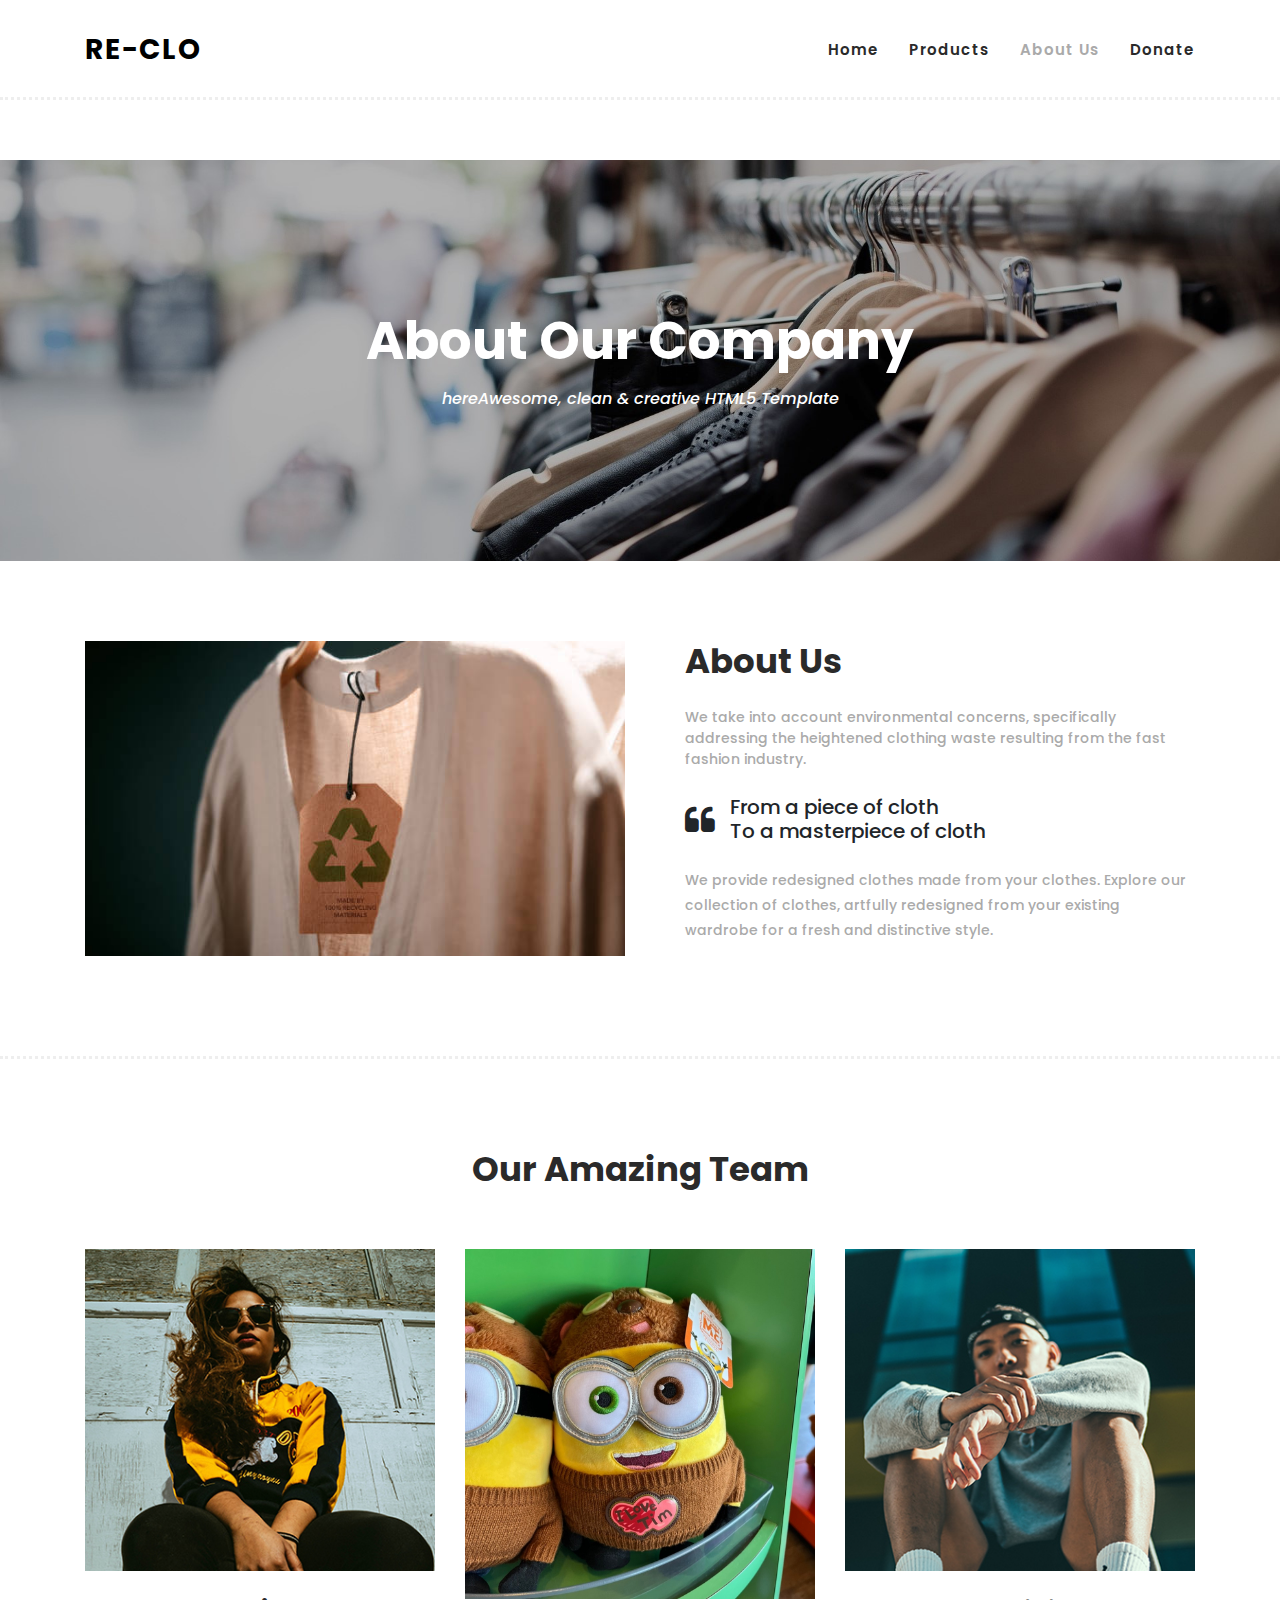
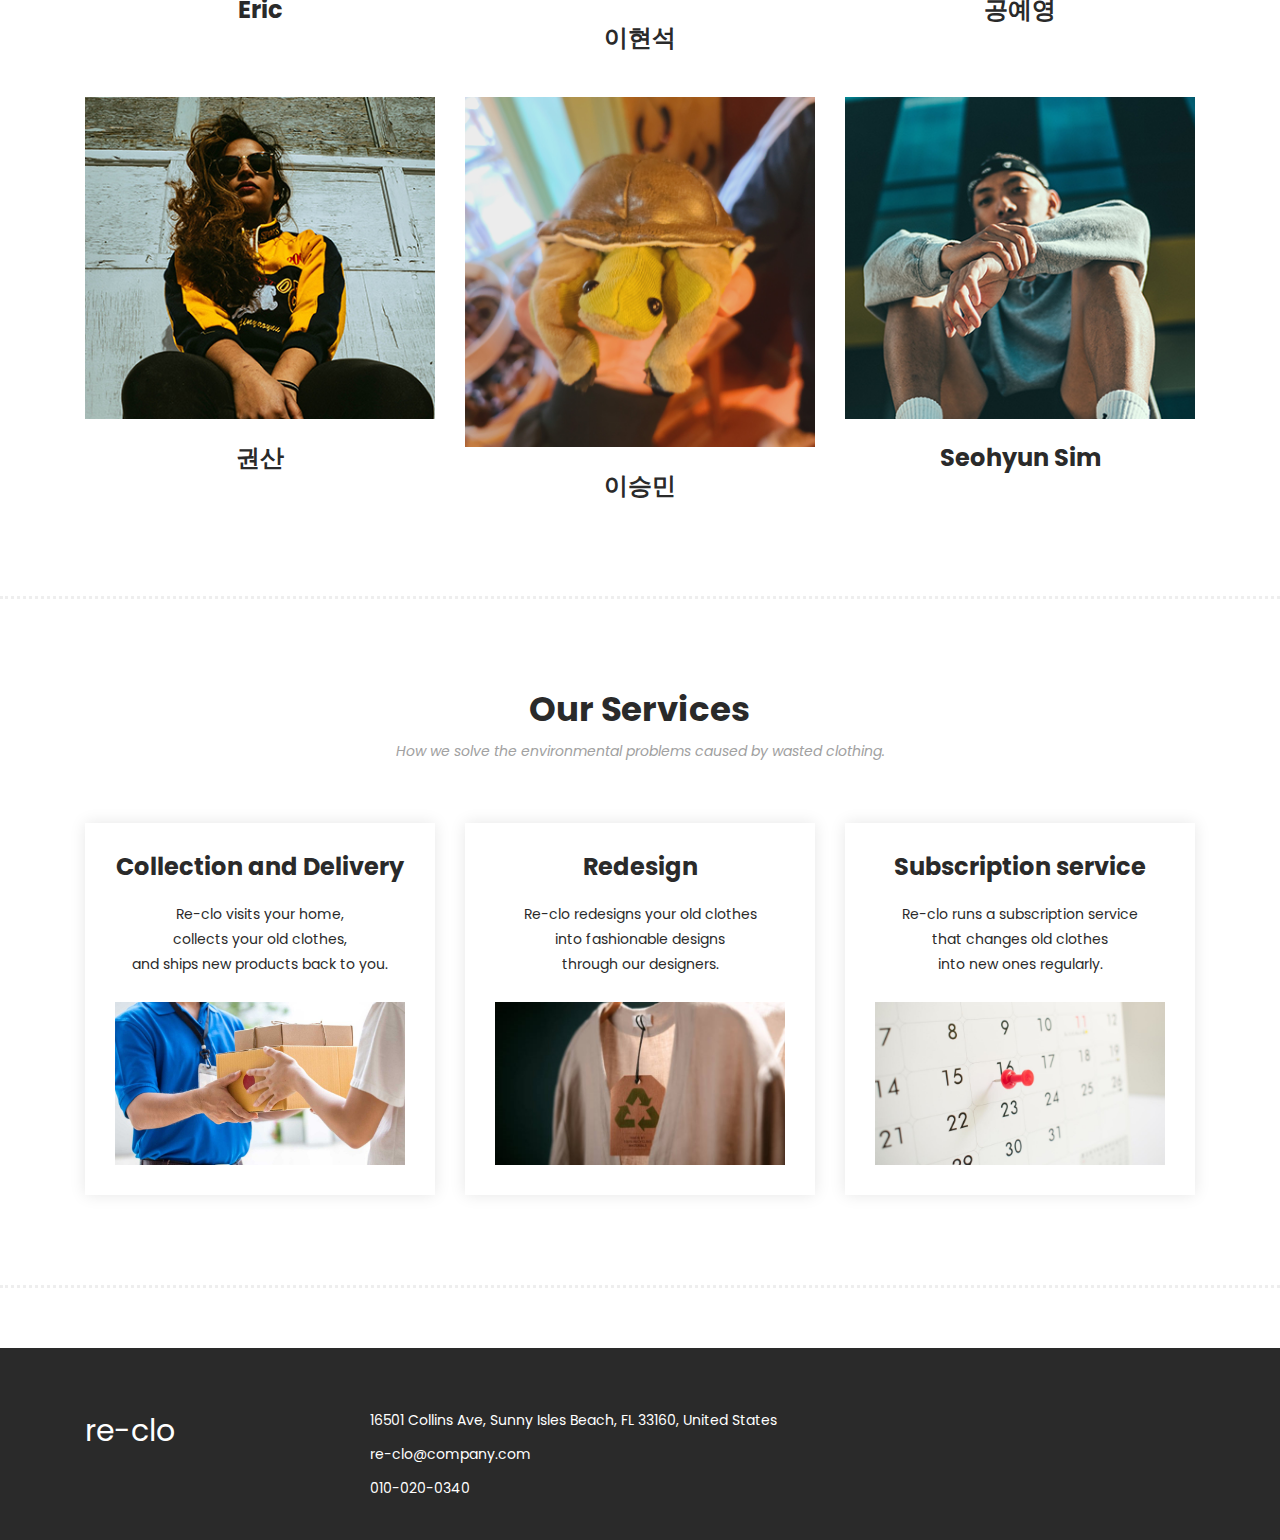
==== commit 6de9ece5: "about 1차 완성" ====
--- a/about.html
+++ b/about.html
@@ -30,9 +30,9 @@
 
 -->
     </head>
-    
+
     <body>
-    
+
     <!-- ***** Preloader Start ***** -->
     <div id="preloader">
         <div class="jumper">
@@ -40,10 +40,10 @@
             <div></div>
             <div></div>
         </div>
-    </div>  
+    </div>
     <!-- ***** Preloader End ***** -->
-    
-    
+
+
     <!-- ***** Header Area Start ***** -->
     <header class="header-area header-sticky">
         <div class="container">
@@ -61,7 +61,7 @@
                             <li ><a href="products.html">Products</a></li>
                             <li><a href="about.html" class="active">About Us</a></li>
                             <li><a href="contact.html">Donate</a></li>
-                        </ul>        
+                        </ul>
                         <a class='menu-trigger'>
                             <span>Menu</span>
                         </a>
@@ -80,7 +80,7 @@
                 <div class="col-lg-12">
                     <div class="inner-content">
                         <h2>About Our Company</h2>
-                        <span>Awesome, clean &amp; creative HTML5 Template</span>
+                        <span>hereAwesome, clean &amp; creative HTML5 Template</span>
                     </div>
                 </div>
             </div>
@@ -99,12 +99,12 @@
                 </div>
                 <div class="col-lg-6">
                     <div class="right-content">
-                        <h4>About Us &amp; Our Skills</h4>
-                        <span>Lorem ipsum dolor sit amet, consectetur adipiscing elit, sed do eiusmod kon tempor incididunt ut labore.</span>
+                        <h4>About Us</h4>
+                        <span>We take into account environmental concerns, specifically addressing the heightened clothing waste resulting from the fast fashion industry.</span>
                         <div class="quote">
-                            <i class="fa fa-quote-left"></i><p>Lorem ipsum dolor sit amet, consectetur adipiscing elit, sed do eiuski smod kon tempor incididunt ut labore.</p>
-                        </div>
-                        <p>Lorem ipsum dolor sit amet, consectetur adipiscing elit, sed do eiusmod kon tempor incididunt ut labore et dolore magna aliqua ut enim ad minim veniam, quis nostrud exercitation ullamco laboris nisi ut aliquip.</p>
+                            <i class="fa fa-quote-left"></i><h5>From a piece of cloth<br>To a masterpiece of cloth</h5>
+                        </div>
+                        <p>We provide redesigned clothes made from your clothes. Explore our collection of clothes, artfully redesigned from your existing wardrobe for a fresh and distinctive style.</p>
                         <!-- <ul>
                             <li><a href="#"><i class="fa fa-facebook"></i></a></li>
                             <li><a href="#"><i class="fa fa-twitter"></i></a></li>
@@ -125,132 +125,132 @@
                 <div class="col-lg-12">
                     <div class="section-heading">
                         <h2>Our Amazing Team</h2>
-                        <span>Details to details is what makes re-clo different from the other themes.</span>
-                    </div>
-                </div>
-                <div class="col-lg-4">
-                    <div class="team-item">
-                        <div class="thumb">
-                            <div class="hover-effect">
-                                <div class="inner-content">
-                                    <ul>
-                                        <li><a href="#"><i class="fa fa-facebook"></i></a></li>
-                                        <li><a href="#"><i class="fa fa-twitter"></i></a></li>
-                                        <li><a href="#"><i class="fa fa-linkedin"></i></a></li>
-                                        <li><a href="#"><i class="fa fa-behance"></i></a></li>
-                                    </ul>
-                                </div>
-                            </div>
+                        <!-- <span>Details to details is what makes re-clo different from the other themes.</span> -->
+                    </div>
+                </div>
+                <div class="col-lg-4">
+                    <div class="team-item">
+                        <div class="thumb">
+                            <!-- <div class="hover-effect">
+                                <div class="inner-content">
+                                    <ul>
+                                        <li><a href="#"><i class="fa fa-facebook"></i></a></li>
+                                        <li><a href="#"><i class="fa fa-twitter"></i></a></li>
+                                        <li><a href="#"><i class="fa fa-linkedin"></i></a></li>
+                                        <li><a href="#"><i class="fa fa-behance"></i></a></li>
+                                    </ul>
+                                </div>
+                            </div> -->
                             <img src="assets/images/team-member-01.jpg">
                         </div>
                         <div class="down-content">
-                            <h4>Ragnar Lodbrok</h4>
-                            <span>Product Caretaker</span>
-                        </div>
-                    </div>
-                </div>
-                <div class="col-lg-4">
-                    <div class="team-item">
-                        <div class="thumb">
-                            <div class="hover-effect">
-                                <div class="inner-content">
-                                    <ul>
-                                        <li><a href="#"><i class="fa fa-facebook"></i></a></li>
-                                        <li><a href="#"><i class="fa fa-twitter"></i></a></li>
-                                        <li><a href="#"><i class="fa fa-linkedin"></i></a></li>
-                                        <li><a href="#"><i class="fa fa-behance"></i></a></li>
-                                    </ul>
-                                </div>
-                            </div>
+                            <h4>Eric<br><br></h4>
+                            <span></span>
+                        </div>
+                    </div>
+                </div>
+                <div class="col-lg-4">
+                    <div class="team-item">
+                        <div class="thumb">
+                            <!-- <div class="hover-effect">
+                                <div class="inner-content">
+                                    <ul>
+                                        <li><a href="#"><i class="fa fa-facebook"></i></a></li>
+                                        <li><a href="#"><i class="fa fa-twitter"></i></a></li>
+                                        <li><a href="#"><i class="fa fa-linkedin"></i></a></li>
+                                        <li><a href="#"><i class="fa fa-behance"></i></a></li>
+                                    </ul>
+                                </div>
+                            </div> -->
                             <img src="assets/images/team-member-02.jpg">
                         </div>
                         <div class="down-content">
-                            <h4>Ragnar Lodbrok</h4>
-                            <span>Product Caretaker</span>
-                        </div>
-                    </div>
-                </div>
-                <div class="col-lg-4">
-                    <div class="team-item">
-                        <div class="thumb">
-                            <div class="hover-effect">
-                                <div class="inner-content">
-                                    <ul>
-                                        <li><a href="#"><i class="fa fa-facebook"></i></a></li>
-                                        <li><a href="#"><i class="fa fa-twitter"></i></a></li>
-                                        <li><a href="#"><i class="fa fa-linkedin"></i></a></li>
-                                        <li><a href="#"><i class="fa fa-behance"></i></a></li>
-                                    </ul>
-                                </div>
-                            </div>
+                            <h4>이현석<br><br></h4>
+                            <span></span>
+                        </div>
+                    </div>
+                </div>
+                <div class="col-lg-4">
+                    <div class="team-item">
+                        <div class="thumb">
+                            <!-- <div class="hover-effect">
+                                <div class="inner-content">
+                                    <ul>
+                                        <li><a href="#"><i class="fa fa-facebook"></i></a></li>
+                                        <li><a href="#"><i class="fa fa-twitter"></i></a></li>
+                                        <li><a href="#"><i class="fa fa-linkedin"></i></a></li>
+                                        <li><a href="#"><i class="fa fa-behance"></i></a></li>
+                                    </ul>
+                                </div>
+                            </div> -->
                             <img src="assets/images/team-member-03.jpg">
                         </div>
                         <div class="down-content">
-                            <h4>Ragnar Lodbrok</h4>
-                            <span>Product Caretaker</span>
+                            <h4>공예영<br><br></h4>
+                            <span></span>
                         </div>
                     </div>
                 </div>
                 <div class="col-lg-4" style="margin-top:10px">
                     <div class="team-item">
                         <div class="thumb">
-                            <div class="hover-effect">
-                                <div class="inner-content">
-                                    <ul>
-                                        <li><a href="#"><i class="fa fa-facebook"></i></a></li>
-                                        <li><a href="#"><i class="fa fa-twitter"></i></a></li>
-                                        <li><a href="#"><i class="fa fa-linkedin"></i></a></li>
-                                        <li><a href="#"><i class="fa fa-behance"></i></a></li>
-                                    </ul>
-                                </div>
-                            </div>
+                            <!-- <div class="hover-effect">
+                                <div class="inner-content">
+                                    <ul>
+                                        <li><a href="#"><i class="fa fa-facebook"></i></a></li>
+                                        <li><a href="#"><i class="fa fa-twitter"></i></a></li>
+                                        <li><a href="#"><i class="fa fa-linkedin"></i></a></li>
+                                        <li><a href="#"><i class="fa fa-behance"></i></a></li>
+                                    </ul>
+                                </div>
+                            </div> -->
                             <img src="assets/images/team-member-01.jpg">
                         </div>
                         <div class="down-content">
-                            <h4>Ragnar Lodbrok</h4>
-                            <span>Product Caretaker</span>
+                            <h4>권산<br></h4>
+                            <span></span>
                         </div>
                     </div>
                 </div>
                 <div class="col-lg-4" style="margin-top:10px">
                     <div class="team-item">
                         <div class="thumb">
-                            <div class="hover-effect">
-                                <div class="inner-content">
-                                    <ul>
-                                        <li><a href="#"><i class="fa fa-facebook"></i></a></li>
-                                        <li><a href="#"><i class="fa fa-twitter"></i></a></li>
-                                        <li><a href="#"><i class="fa fa-linkedin"></i></a></li>
-                                        <li><a href="#"><i class="fa fa-behance"></i></a></li>
-                                    </ul>
-                                </div>
-                            </div>
-                            <img src="assets/images/team-member-02.jpg">
-                        </div>
-                        <div class="down-content">
-                            <h4>Ragnar Lodbrok</h4>
-                            <span>Product Caretaker</span>
+                            <!-- <div class="hover-effect">
+                                <div class="inner-content">
+                                    <ul>
+                                        <li><a href="#"><i class="fa fa-facebook"></i></a></li>
+                                        <li><a href="#"><i class="fa fa-twitter"></i></a></li>
+                                        <li><a href="#"><i class="fa fa-linkedin"></i></a></li>
+                                        <li><a href="#"><i class="fa fa-behance"></i></a></li>
+                                    </ul>
+                                </div>
+                            </div> -->
+                            <img src="assets/images/team-member-05.jpg">
+                        </div>
+                        <div class="down-content">
+                            <h4>이승민<br></h4>
+                            <span></span>
                         </div>
                     </div>
                 </div>
                 <div class="col-lg-4" style="margin-top:10px">
                     <div class="team-item">
                         <div class="thumb">
-                            <div class="hover-effect">
-                                <div class="inner-content">
-                                    <ul>
-                                        <li><a href="#"><i class="fa fa-facebook"></i></a></li>
-                                        <li><a href="#"><i class="fa fa-twitter"></i></a></li>
-                                        <li><a href="#"><i class="fa fa-linkedin"></i></a></li>
-                                        <li><a href="#"><i class="fa fa-behance"></i></a></li>
-                                    </ul>
-                                </div>
-                            </div>
+                            <!-- <div class="hover-effect">
+                                <div class="inner-content">
+                                    <ul>
+                                        <li><a href="#"><i class="fa fa-facebook"></i></a></li>
+                                        <li><a href="#"><i class="fa fa-twitter"></i></a></li>
+                                        <li><a href="#"><i class="fa fa-linkedin"></i></a></li>
+                                        <li><a href="#"><i class="fa fa-behance"></i></a></li>
+                                    </ul>
+                                </div>
+                            </div> -->
                             <img src="assets/images/team-member-03.jpg">
                         </div>
                         <div class="down-content">
-                            <h4>Ragnar Lodbrok</h4>
-                            <span>Product Caretaker</span>
+                            <h4>Seohyun Sim<br></h4>
+                            <span></span>
                         </div>
                     </div>
                 </div>
@@ -266,27 +266,27 @@
                 <div class="col-lg-12">
                     <div class="section-heading">
                         <h2>Our Services</h2>
-                        <span>Details to details is what makes re-clo different from the other themes.</span>
+                        <span>How we solve the environmental problems caused by wasted clothing.</span>
                     </div>
                 </div>
                 <div class="col-lg-4">
                     <div class="service-item">
-                        <h4>Synther Vaporware</h4>
-                        <p>Lorem ipsum dolor sit amet, consecteturti adipiscing elit, sed do eiusmod temp incididunt ut labore, et dolore quis ipsum suspend.</p>
+                        <h4>Collection and Delivery</h4>
+                        <p>Re-clo visits your home,<br>collects your old clothes,<br>and ships new products back to you.</p>
                         <img src="assets/images/service-01.jpg" alt="">
                     </div>
                 </div>
                 <div class="col-lg-4">
                     <div class="service-item">
-                        <h4>Locavore Squidward</h4>
-                        <p>Lorem ipsum dolor sit amet, consecteturti adipiscing elit, sed do eiusmod temp incididunt ut labore, et dolore quis ipsum suspend.</p>
+                        <h4>Redesign</h4>
+                        <p>Re-clo redesigns your old clothes<br>into fashionable designs<br>through our designers.</p>
                         <img src="assets/images/service-02.jpg" alt="">
                     </div>
                 </div>
                 <div class="col-lg-4">
                     <div class="service-item">
-                        <h4>Health Gothfam</h4>
-                        <p>Lorem ipsum dolor sit amet, consecteturti adipiscing elit, sed do eiusmod temp incididunt ut labore, et dolore quis ipsum suspend.</p>
+                        <h4>Subscription service</h4>
+                        <p>Re-clo runs a subscription service<br>that changes old clothes<br>into new ones regularly.</p>
                         <img src="assets/images/service-03.jpg" alt="">
                     </div>
                 </div>
@@ -295,7 +295,7 @@
     </section>
     <!-- ***** Services Area Ends ***** -->
 
-    
+
     <!-- ***** Footer Start ***** -->
     <footer>
         <div class="container">
@@ -305,7 +305,7 @@
                         <div class="logo" style="color: #fff; font-size:30px;">
                             re-clo
                         </div>
-                        
+
                     </div>
                 </div>
                 <div class ="col-lg-9">
@@ -318,7 +318,7 @@
             </div>
         </div>
     </footer>
-    
+
     <!-- jQuery -->
     <script src="assets/js/jquery-2.1.0.min.js"></script>
 
@@ -333,11 +333,11 @@
     <script src="assets/js/scrollreveal.min.js"></script>
     <script src="assets/js/waypoints.min.js"></script>
     <script src="assets/js/jquery.counterup.min.js"></script>
-    <script src="assets/js/imgfix.min.js"></script> 
-    <script src="assets/js/slick.js"></script> 
-    <script src="assets/js/lightbox.js"></script> 
-    <script src="assets/js/isotope.js"></script> 
-    
+    <script src="assets/js/imgfix.min.js"></script>
+    <script src="assets/js/slick.js"></script>
+    <script src="assets/js/lightbox.js"></script>
+    <script src="assets/js/isotope.js"></script>
+
     <!-- Global Init -->
     <script src="assets/js/custom.js"></script>
 
@@ -353,7 +353,7 @@
               $("."+selectedClass).fadeIn();
               $("#portfolio").fadeTo(50, 1);
             }, 500);
-                
+
             });
         });
 
--- a/assets/css/templatemo-hexashop.css
+++ b/assets/css/templatemo-hexashop.css
@@ -1923,6 +1923,15 @@
   background-repeat: no-repeat;
 }
 
+.about-page-heading2 {
+  margin-top: 160px;
+  margin-bottom: 30px;
+  background-image: url(../images/donate-baner.jpg);
+  background-position: center center;
+  background-size: cover;
+  background-repeat: no-repeat;
+}
+
 .about-us {
   margin-top: 80px;
 }
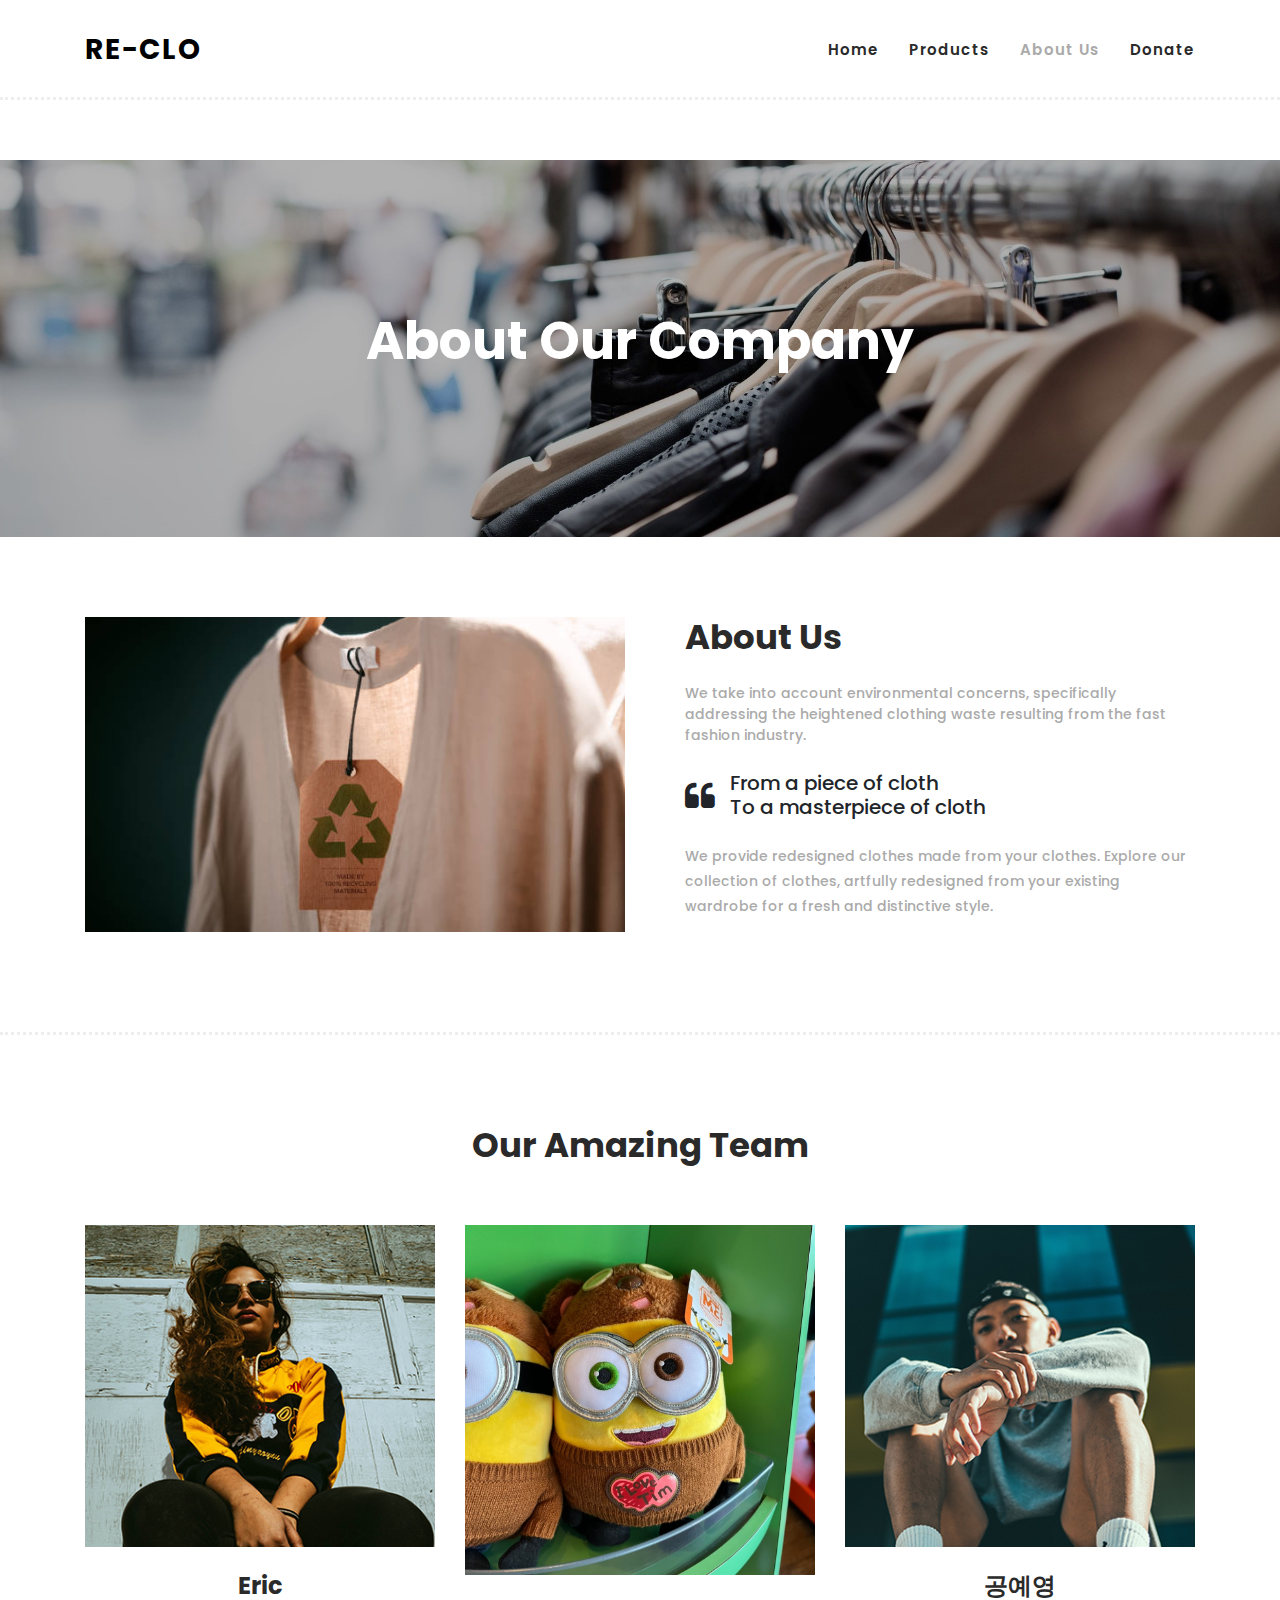
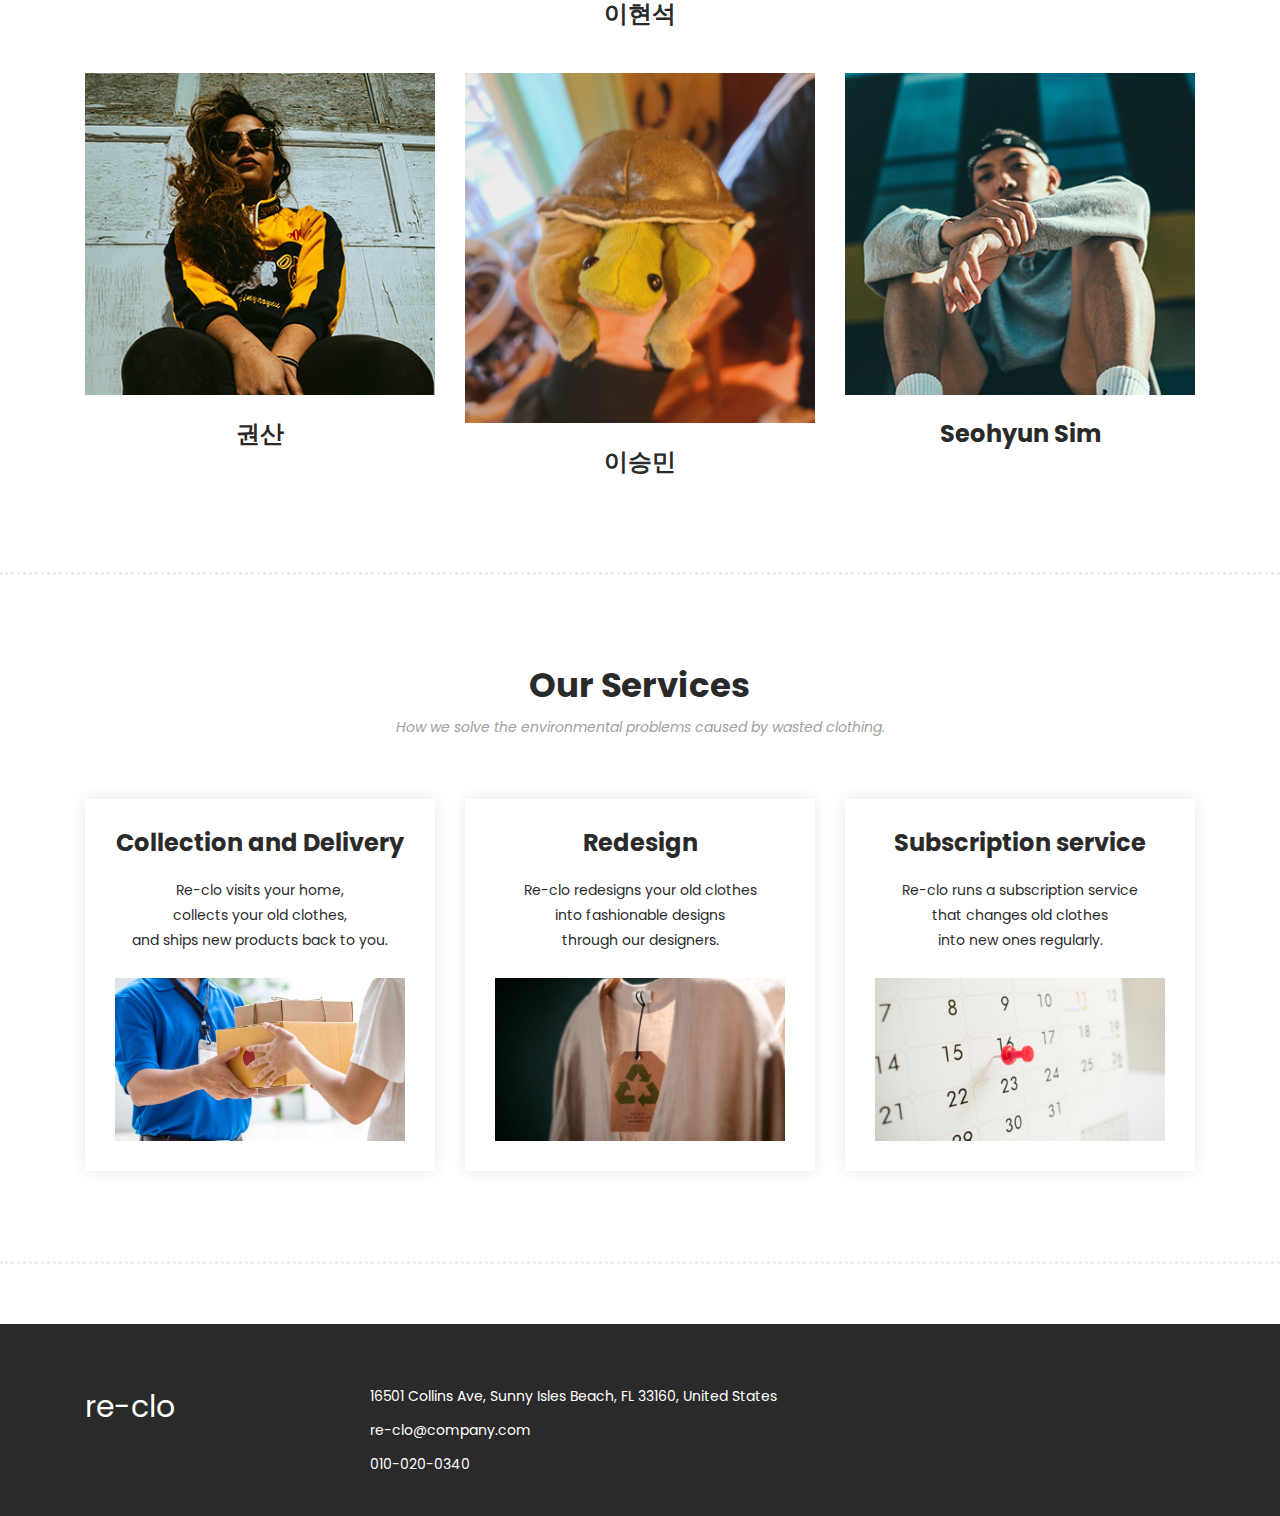
==== commit 4856d837: "about 2차 완성" ====
--- a/about.html
+++ b/about.html
@@ -80,7 +80,7 @@
                 <div class="col-lg-12">
                     <div class="inner-content">
                         <h2>About Our Company</h2>
-                        <span>hereAwesome, clean &amp; creative HTML5 Template</span>
+                        <!-- <span>Re-clo</span> -->
                     </div>
                 </div>
             </div>
@@ -305,7 +305,6 @@
                         <div class="logo" style="color: #fff; font-size:30px;">
                             re-clo
                         </div>
-
                     </div>
                 </div>
                 <div class ="col-lg-9">
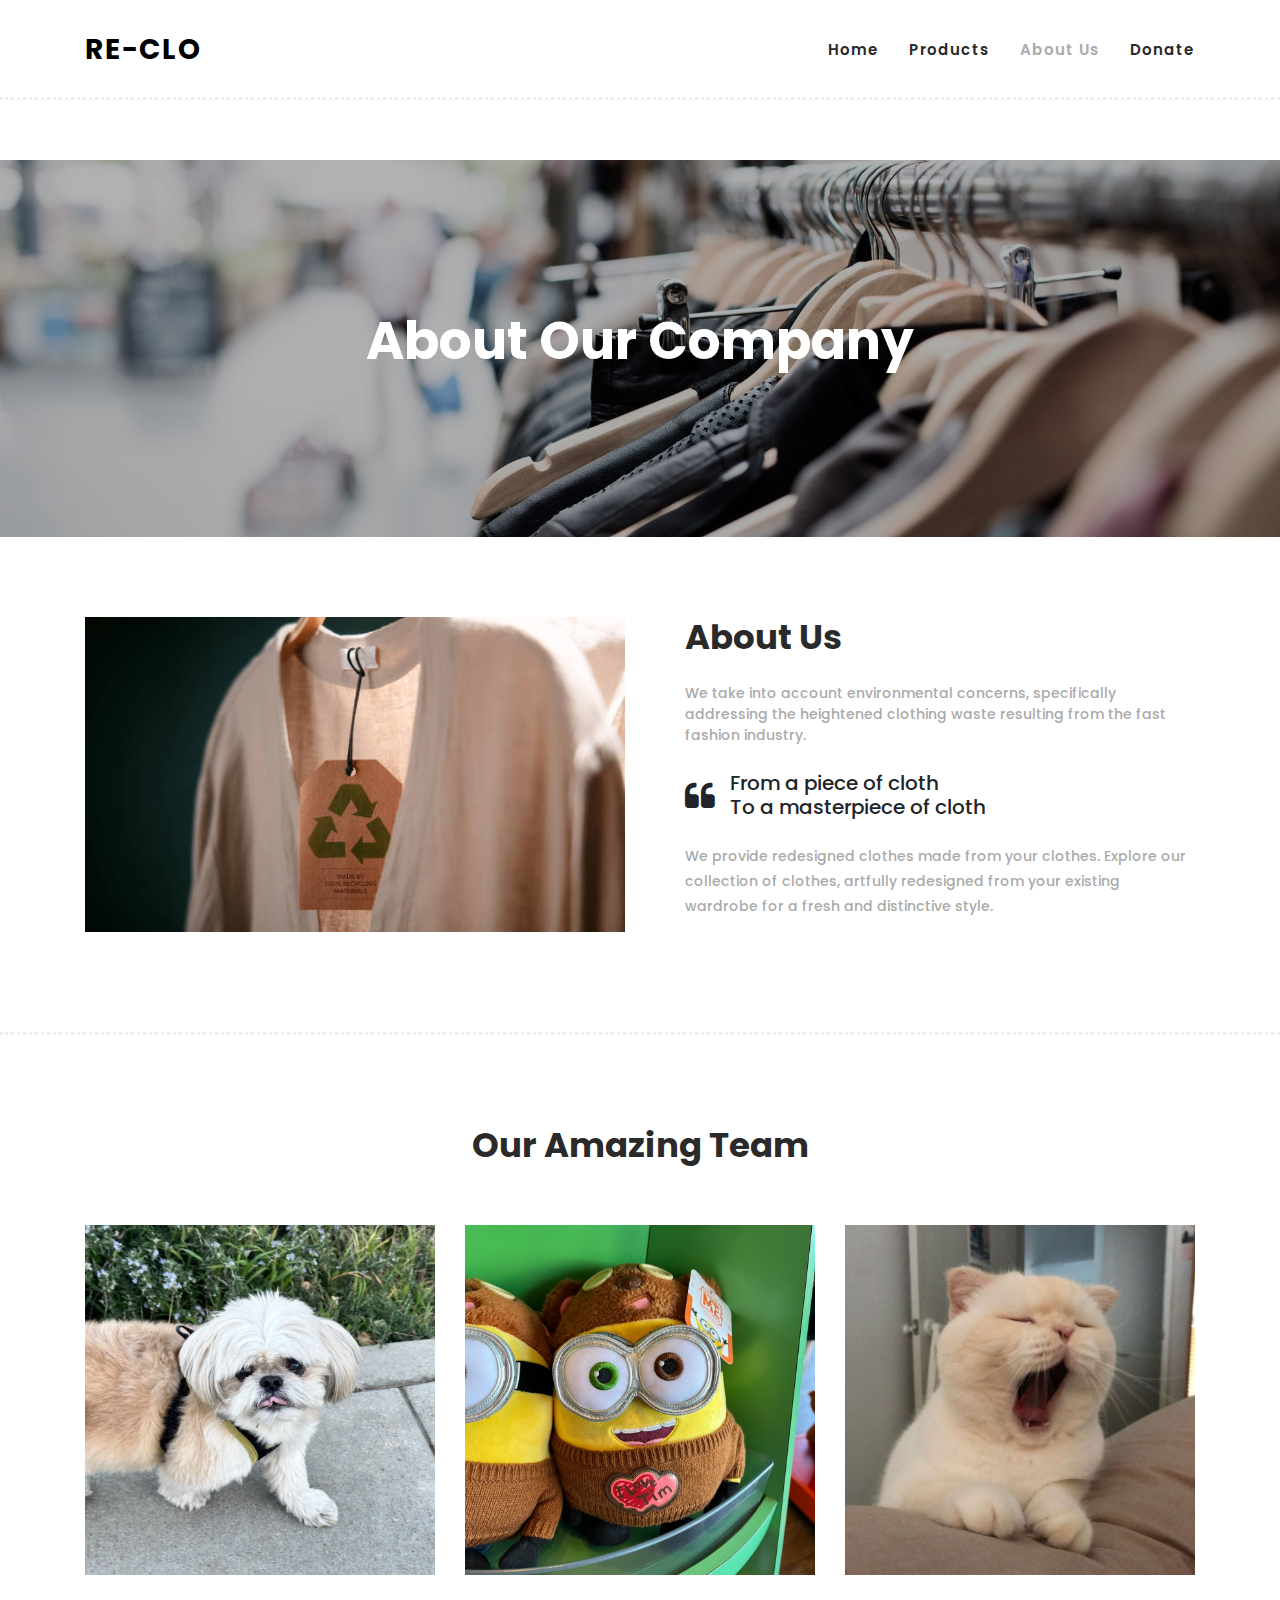
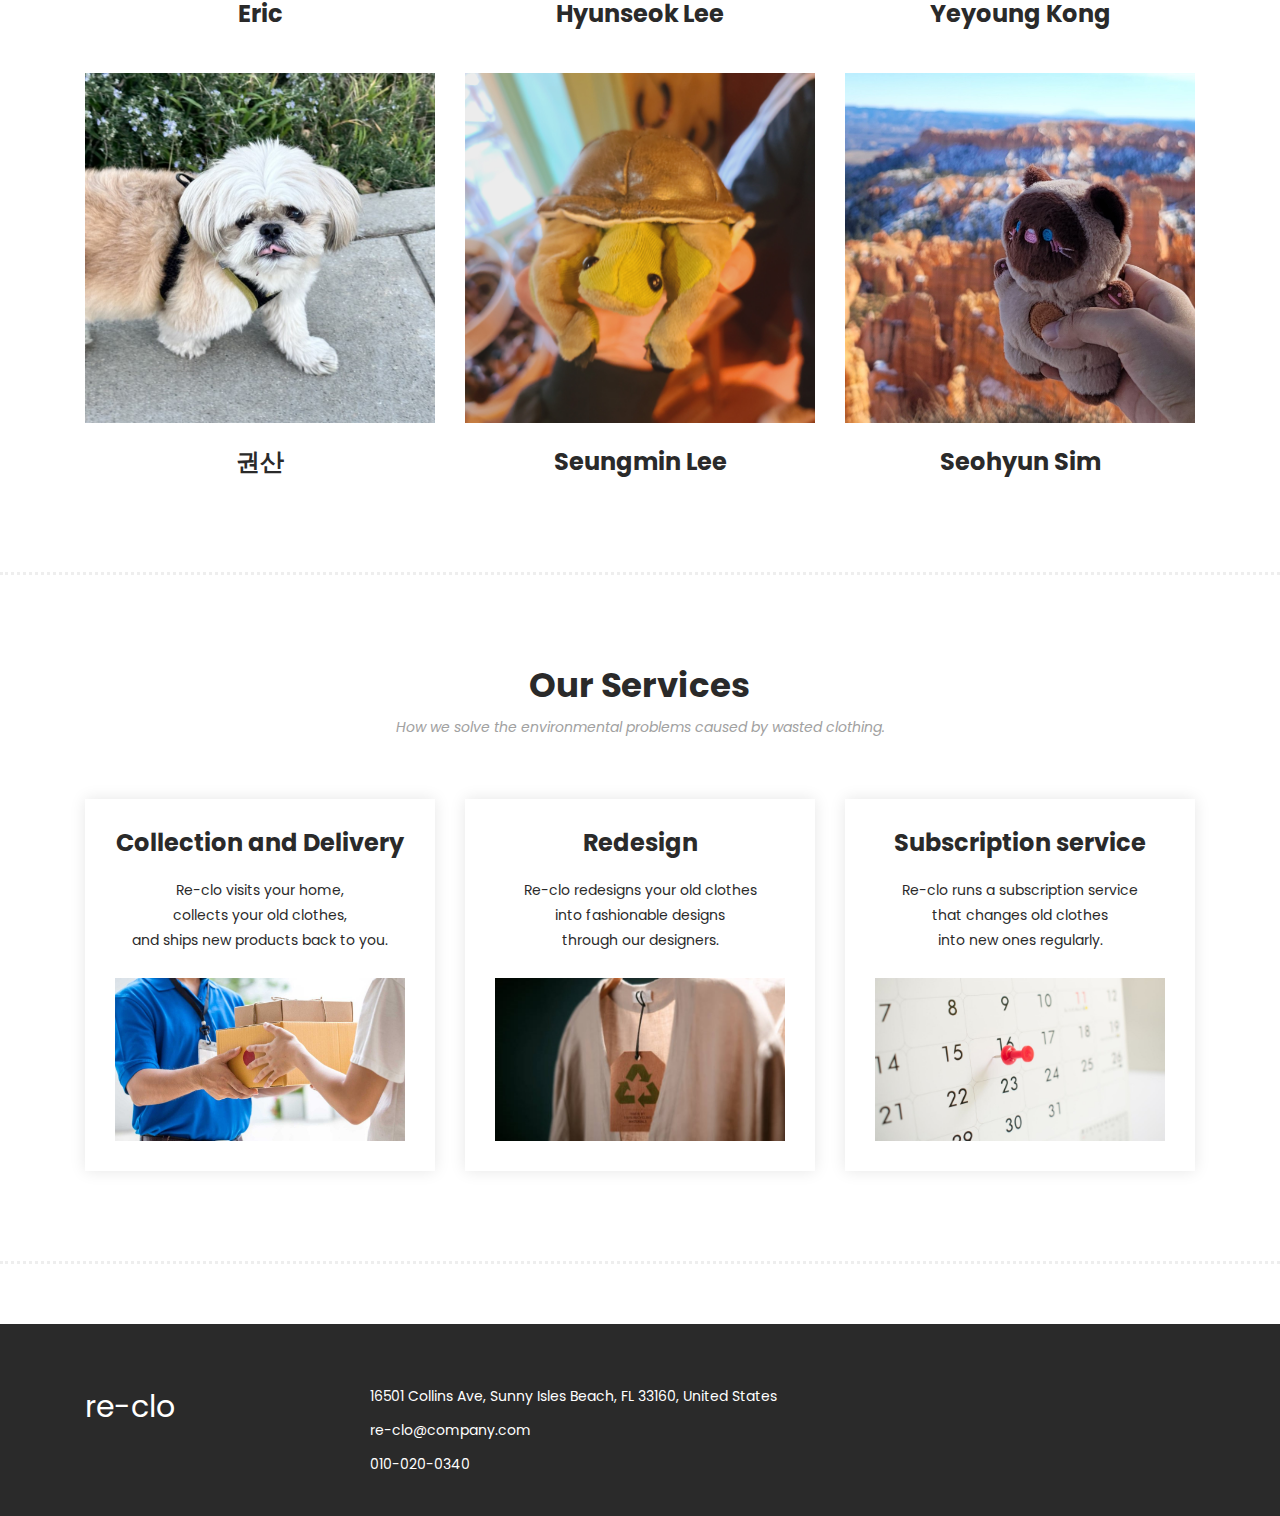
==== commit 383b3e3b: "about 3차 완성" ====
--- a/about.html
+++ b/about.html
@@ -165,7 +165,7 @@
                             <img src="assets/images/team-member-02.jpg">
                         </div>
                         <div class="down-content">
-                            <h4>이현석<br><br></h4>
+                            <h4>Hyunseok Lee<br><br></h4>
                             <span></span>
                         </div>
                     </div>
@@ -186,7 +186,7 @@
                             <img src="assets/images/team-member-03.jpg">
                         </div>
                         <div class="down-content">
-                            <h4>공예영<br><br></h4>
+                            <h4>Yeyoung Kong<br><br></h4>
                             <span></span>
                         </div>
                     </div>
@@ -228,7 +228,7 @@
                             <img src="assets/images/team-member-05.jpg">
                         </div>
                         <div class="down-content">
-                            <h4>이승민<br></h4>
+                            <h4>Seungmin Lee<br></h4>
                             <span></span>
                         </div>
                     </div>
@@ -246,7 +246,7 @@
                                     </ul>
                                 </div>
                             </div> -->
-                            <img src="assets/images/team-member-03.jpg">
+                            <img src="assets/images/team-member-06.jpg">
                         </div>
                         <div class="down-content">
                             <h4>Seohyun Sim<br></h4>
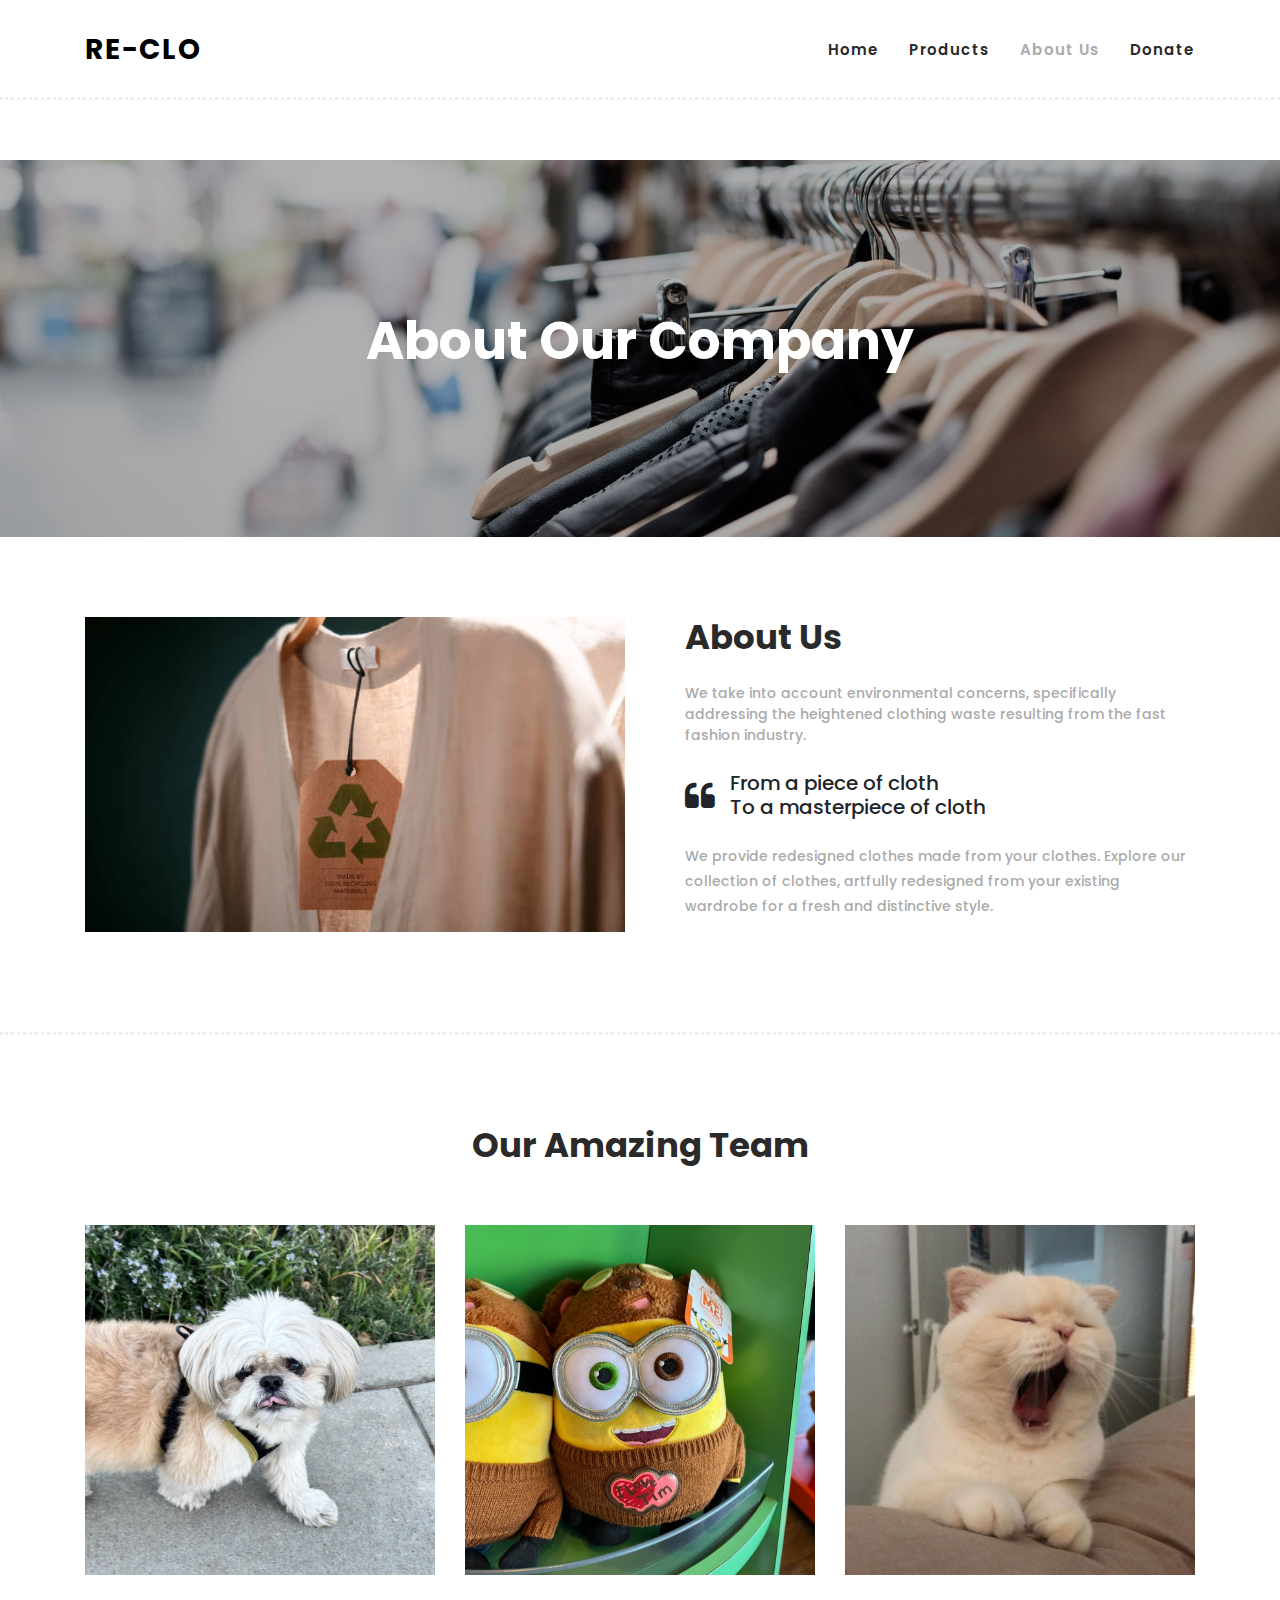
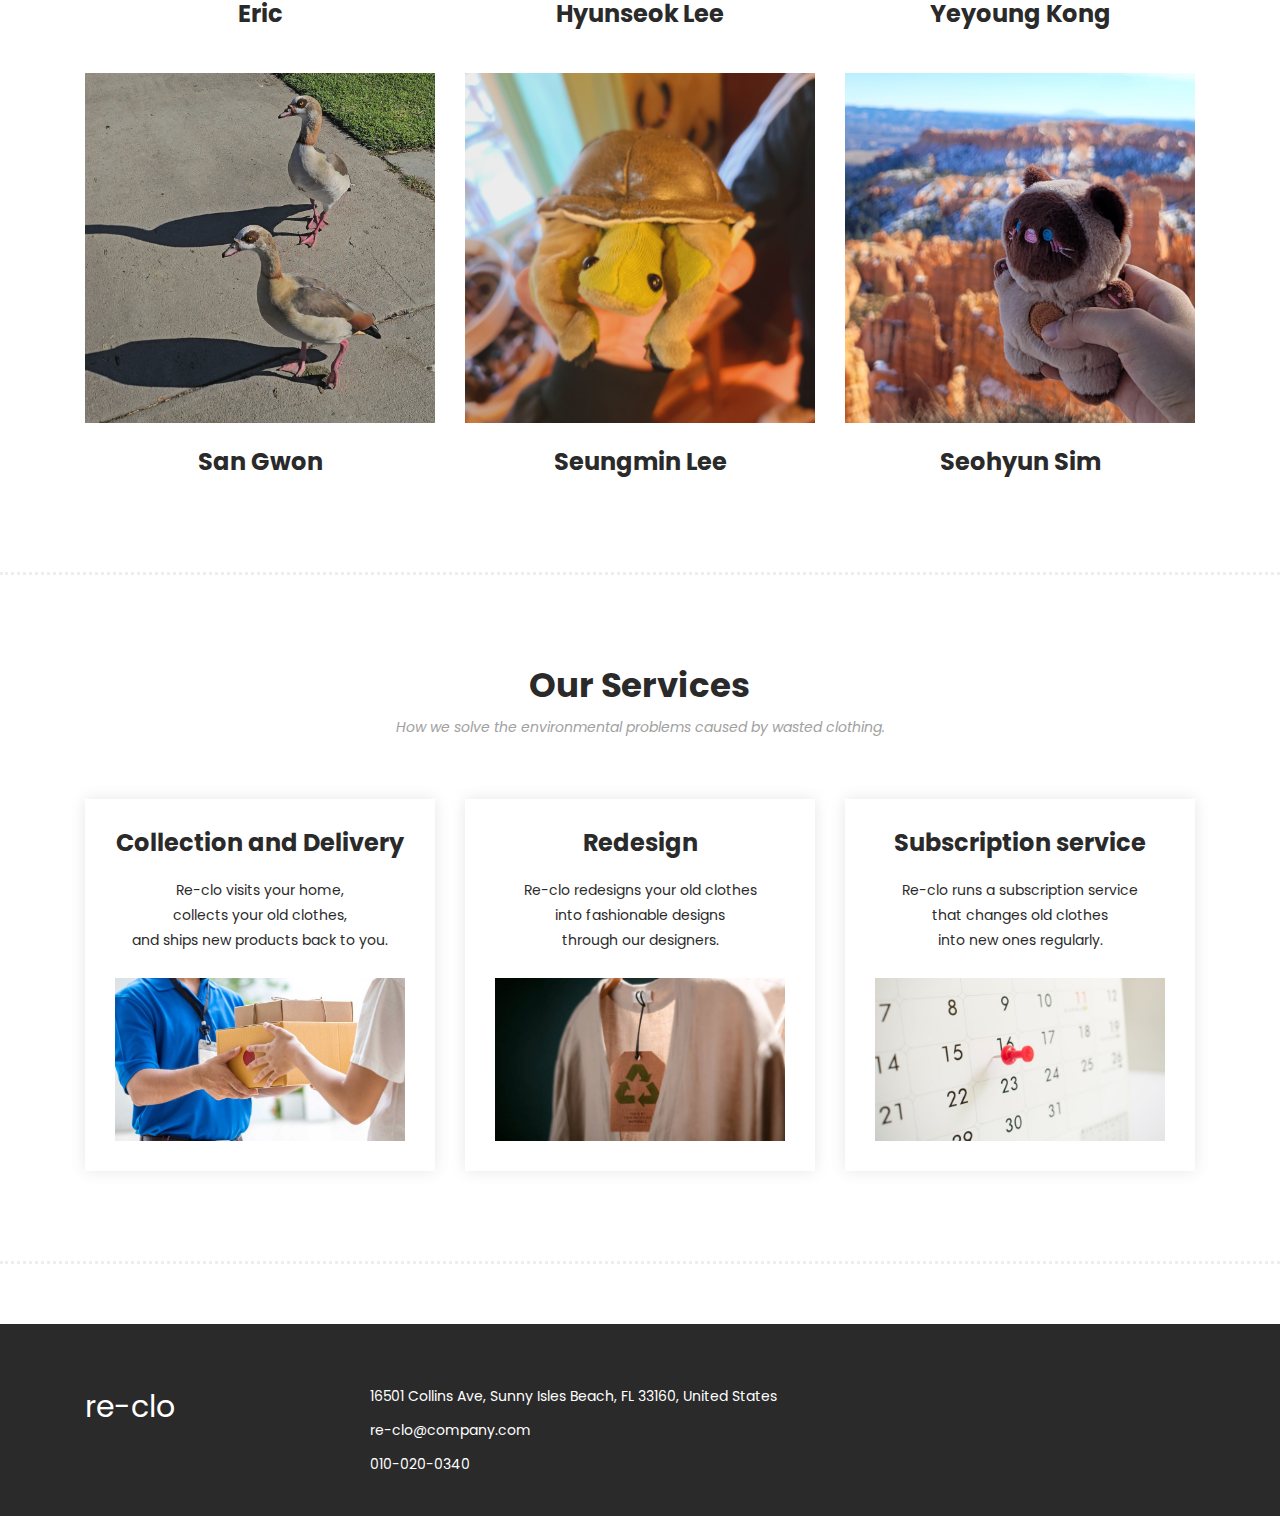
==== commit 66e43ffc: "about 4차 완성 (팀원 완성)" ====
--- a/about.html
+++ b/about.html
@@ -204,10 +204,10 @@
                                     </ul>
                                 </div>
                             </div> -->
-                            <img src="assets/images/team-member-01.jpg">
-                        </div>
-                        <div class="down-content">
-                            <h4>권산<br></h4>
+                            <img src="assets/images/team-member-04.jpg">
+                        </div>
+                        <div class="down-content">
+                            <h4>San Gwon<br></h4>
                             <span></span>
                         </div>
                     </div>
